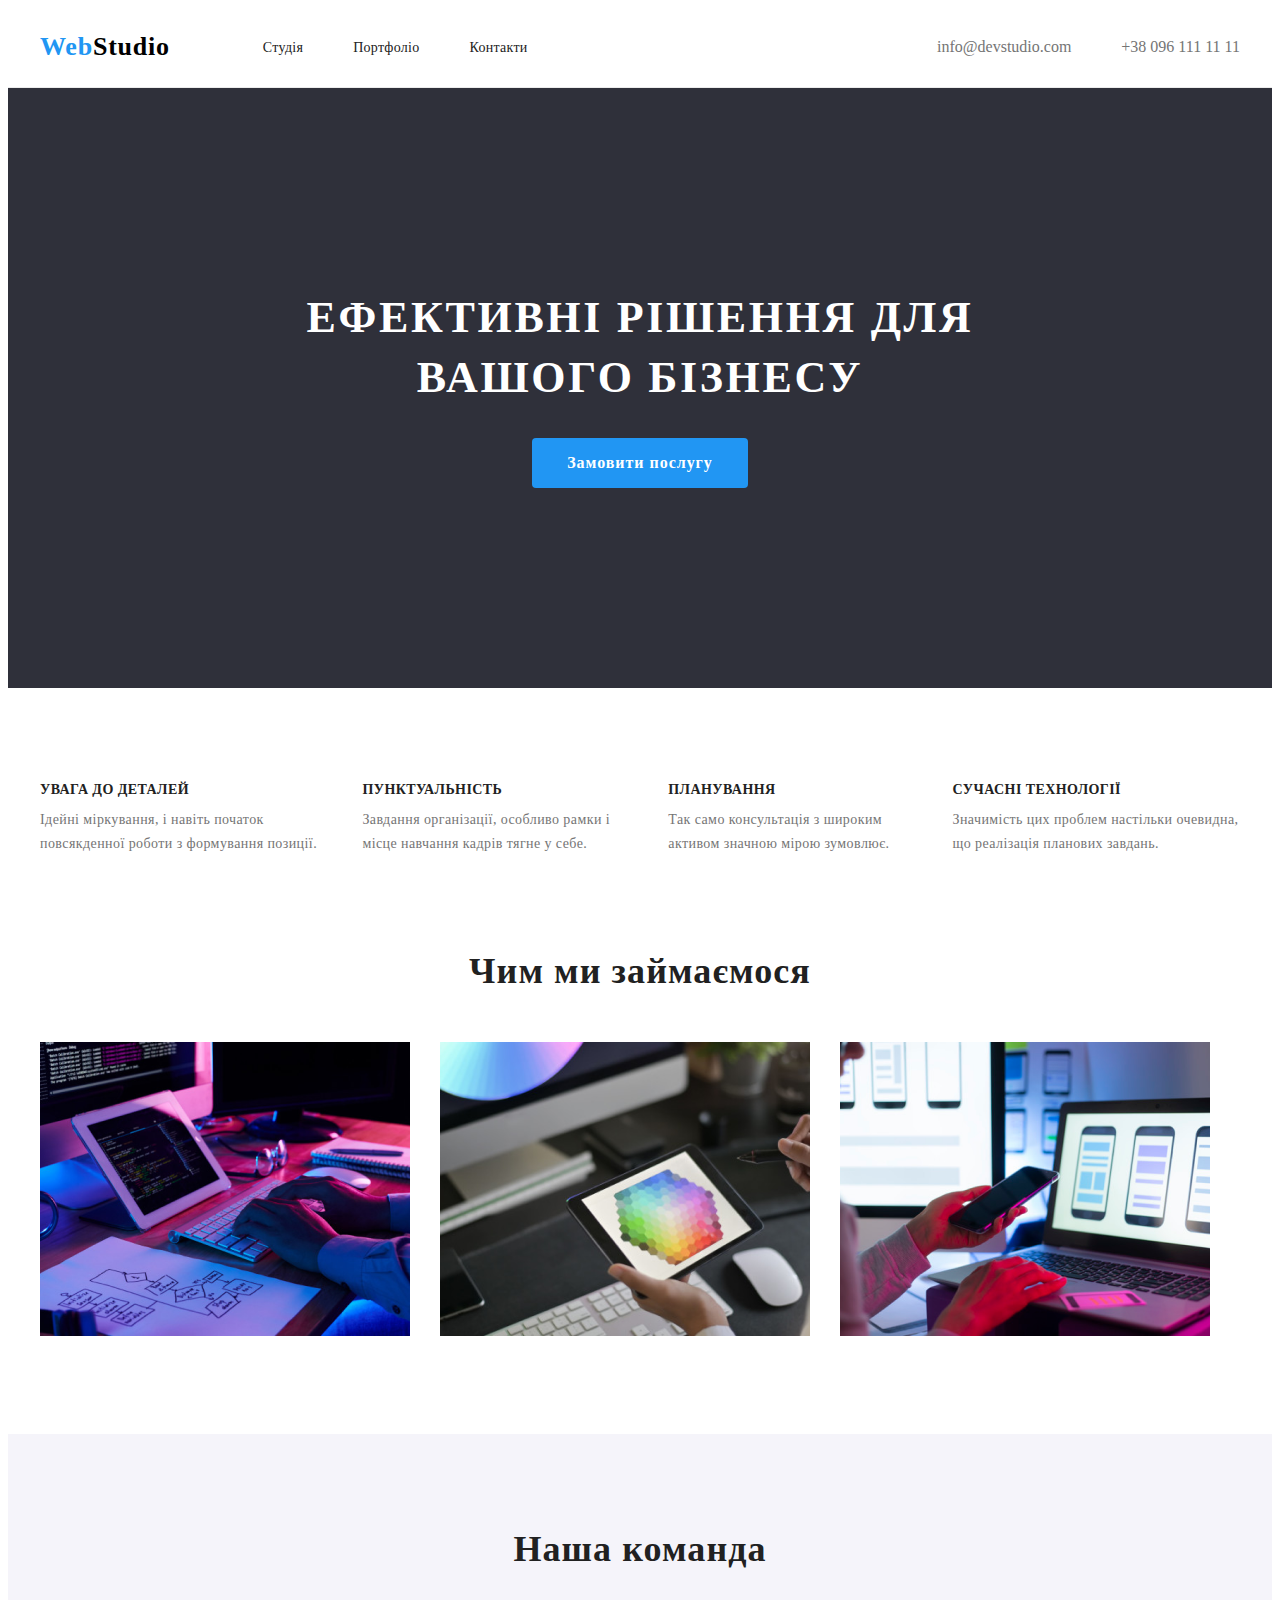
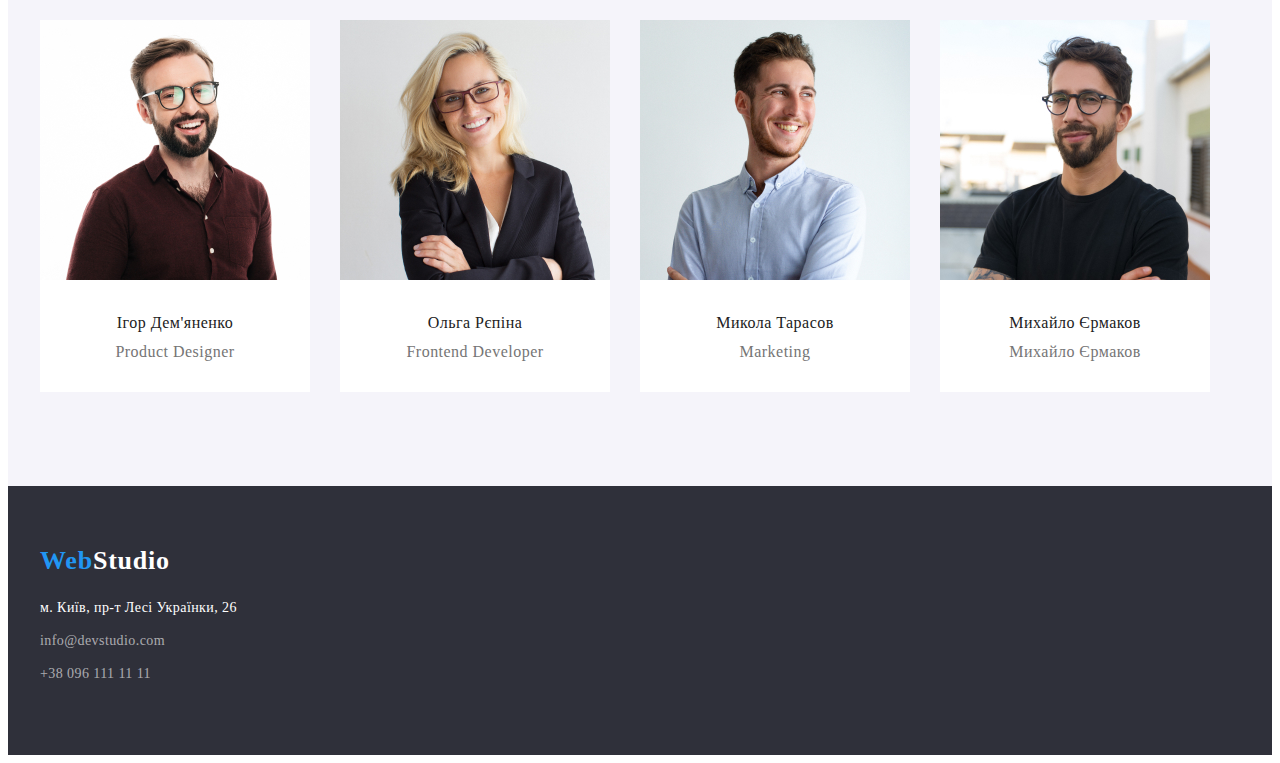
==== index.html @ d5c3e902 "push" ====
<!DOCTYPE html>
<html lang="en">
  <head>
    <meta charset="UTF-8" />
    <meta name="viewport" content="width=device-width, initial-scale=1.0" />
    <title>Document</title>
    <link
      rel="stylesheet"
      href="https://cdnjs.cloudflare.com/ajax/libs/modern-normalize/2.0.0/modern-normalize.min.css"
      integrity="sha512-4xo8blKMVCiXpTaLzQSLSw3KFOVPWhm/TRtuPVc4WG6kUgjH6J03IBuG7JZPkcWMxJ5huwaBpOpnwYElP/m6wg=="
      crossorigin="anonymous"
      referrerpolicy="no-referrer"
    />
    <link rel="preconnect" href="https://fonts.googleapis.com" />
    <link rel="preconnect" href="https://fonts.gstatic.com" crossorigin />
    <link
      href="https://fonts.googleapis.com/css2?family=Raleway:ital,wght@0,100..900;1,100..900&family=Roboto+Serif:ital,opsz,wght@0,8..144,100..900;1,8..144,100..900&display=swap"
    />
    <link rel="stylesheet" href="./reset.css" />
    <link rel="stylesheet" href="./style.css" />
  </head>
  <body>
    <header class="header">
      <div class="container header-container">
        <a href="" class="logo">Web<span class="logo-header">Studio</span></a>

        <nav class="nav">
          <ul class="nav-list">
            <li class="nav-list-item">
              <a href="" class="nav-list-link">Студія</a>
            </li>
            <li class="nav-list-item">
              <a href="./portfolio.html" class="nav-list-link">Портфоліо</a>
            </li>
            <li class="nav-list-item">
              <a href="" class="nav-list-link">Контакти</a>
            </li>
          </ul>
        </nav>
        <ul class="contact-list">
          <li class="contact-list-item">
            <a href="mailto:info@devstudio.com" class="contact-list-link"
              >info@devstudio.com</a
            >
          </li>
          <li class="contact-list-item">
            <a href="tel:+380961111111" class="contact-list-link"
              >+38 096 111 11 11</a
            >
          </li>
        </ul>
      </div>
    </header>
    <main>
      <section class="hero">
        <div class="container">
          <h1 class="hero-title">Ефективні рішення для вашого бізнесу</h1>
          <button class="hero-btn">Замовити послугу</button>
        </div>
      </section>
      <section class="features">
        <div class="container">
          <ul class="features-list">
            <li class="features-list-item">
              <h3 class="features-list-title">УВАГА ДО ДЕТАЛЕЙ</h3>
              <p class="features-list-text">
                Ідейні міркування, і навіть початок повсякденної роботи з
                формування позиції.
              </p>
            </li>
            <li class="features-list-item">
              <h3 class="features-list-title">ПУНКТУАЛЬНІСТЬ</h3>
              <p class="features-list-text">
                Завдання організації, особливо рамки і місце навчання кадрів
                тягне у себе.
              </p>
            </li>
            <li class="features-list-item">
              <h3 class="features-list-title">ПЛАНУВАННЯ</h3>
              <p class="features-list-text">
                Так само консультація з широким активом значною мірою зумовлює.
              </p>
            </li>
            <li class="features-list-item">
              <h3 class="features-list-title">СУЧАСНІ ТЕХНОЛОГІЇ</h3>
              <p class="features-list-text">
                Значимість цих проблем настільки очевидна, що реалізація
                планових завдань.
              </p>
            </li>
          </ul>
        </div>
      </section>
      <section class="work">
        <div class="container">
          <h2 class="work-title">Чим ми займаємося</h2>
          <ul class="work-list">
            <li class="work-list-item">
              <img src="./person/box 1.png" alt="" />
            </li>
            <li class="work-list-item">
              <img src="./person/box 3.png" alt="" />
            </li>
            <li class="work-list-item">
              <img src="./person/img.png" alt="" />
            </li>
          </ul>
        </div>
      </section>
      <section class="team">
        <div class="container">
          <h2 class="team-title">Наша команда</h2>
          <ul class="team-list">
            <li class="team-list-item">
              <img src="/person/person1.jpg" alt="" />
              <div class="portfolio-list-text-wrap">
                <h3 class="team-list-title">Ігор Дем'яненко</h3>
                <p class="team-list-text">Product Designer</p>
              </div>
            </li>
            <li class="team-list-item">
              <img src="/person/person2.jpg" alt="" />
              <div class="portfolio-list-text-wrap">
                <h3 class="team-list-title">Ольга Рєпіна</h3>
                <p class="team-list-text">Frontend Developer</p>
              </div>
            </li>
            <li class="team-list-item">
              <img src="/person/person3.jpg" alt="" />
              <div class="portfolio-list-text-wrap">
                <h3 class="team-list-title">Микола Тарасов</h3>
                <p class="team-list-text">Marketing</p>
              </div>
            </li>
            <li class="team-list-item">
              <img src="/person/person4.jpg" alt="" />
              <div class="portfolio-list-text-wrap">
                <h3 class="team-list-title">Михайло Єрмаков</h3>
                <p class="team-list-text">Михайло Єрмаков</p>
              </div>
            </li>
          </ul>
        </div>
      </section>
    </main>
    <footer class="footer">
      <div class="container">
        <a href="" class="logo">Web<span class="logo-footer">Studio</span></a>
        <address class="address">
          <ul class="address-list">
            <li class="address-list-item">
              <a href="" class="address-list-link location-link"
                >м. Київ, пр-т Лесі Українки, 26</a
              >
            </li>
            <li class="address-list-item">
              <a href="mailto:info@devstudio.com" class="address-list-link"
                >info@devstudio.com</a
              >
            </li>
            <li class="address-list-item">
              <a href="tel:+380961111111" class="address-list-link"
                >+38 096 111 11 11</a
              >
            </li>
          </ul>
        </address>
      </div>
    </footer>
  </body>
</html>
---- style.css ----
.nav-list-link {
  font-family: Roboto;
  font-size: 14px;
  font-weight: 500;
  line-height: 16.41px;
  letter-spacing: 0.02em;
  text-align: left;
  color: #212121;
}

.contact-list-link {
  color: #757575;
}
.hero-title {
  font-family: Roboto;
  font-size: 44px;
  font-weight: 900;
  line-height: 60px;
  letter-spacing: 0.06em;
  text-align: center;
  color: #ffffff;
  text-transform: uppercase;
  max-width: 696px;
  margin: 0 auto;
}
.hero-btn {
  width: 216px;
  height: 50px;
  border-radius: 4px;
  background-color: #2196f3;
  color: #ffffff;
  font-family: Roboto;
  font-size: 16px;
  font-weight: 700;
  line-height: 30px;
  letter-spacing: 0.06em;
  text-align: center;
  margin: 0 auto;
  display: block;
  margin-top: 30px;
}
.hero {
  padding-top: 200px;
  padding-bottom: 200px;
}

.features-list-title {
  font-family: Roboto;
  font-size: 14px;
  font-weight: 700;
  line-height: 16.41px;
  letter-spacing: 0.03em;
  text-align: left;
  color: #212121;
}
.features-list-text {
  font-family: Roboto;
  font-size: 14px;
  font-weight: 400;
  line-height: 24px;
  letter-spacing: 0.03em;
  text-align: left;
  color: #757575;
  margin-top: 10px;
}
.features {
  padding-top: 94px;
  padding-bottom: 94px;
}
.work-title {
  font-family: Roboto;
  font-size: 36px;
  font-weight: 700;
  line-height: 42.19px;
  letter-spacing: 0.03em;
  text-align: center;
  color: #212121;
  margin-bottom: 50px;
}
.work {
  padding-bottom: 94px;
}
.team-title {
  font-family: Roboto;
  font-size: 36px;
  font-weight: 700;
  line-height: 42.19px;
  letter-spacing: 0.03em;
  text-align: center;
  color: #212121;
  margin-bottom: 50px;
}
.team-list-title {
  font-family: Roboto;
  font-size: 16px;
  font-weight: 500;
  line-height: 18.75px;
  letter-spacing: 0.03em;
  text-align: center;
  color: #212121;
}
.team-list-text {
  font-family: Roboto;
  font-size: 16px;
  font-weight: 400;
  line-height: 18.75px;
  letter-spacing: 0.03em;
  text-align: center;
  color: #757575;
  margin-top: 10px;
}
.team {
  padding-top: 94px;
  padding-bottom: 94px;
  background-color: #f5f4fa;
}
.address-list-link {
  font-family: Roboto;
  font-size: 14px;
  font-weight: 400;
  line-height: 24px;
  letter-spacing: 0.03em;
  text-align: left;
  color: #ffffff99;
}
.address-list-item {
  margin-bottom: 9px;
}
.address {
  margin-top: 20px;
}
.location-link {
  color: #ffffff;
}
.footer {
  background-color: #2f303a;
  padding-top: 60px;
  padding-bottom: 60px;
}
.filter-list-btn {
  border-radius: 4px;
  background-color: #f5f4fa;
  font-family: Roboto;
  font-size: 16px;
  font-weight: 500;
  line-height: 26px;
  letter-spacing: 0.03em;
  text-align: center;
  color: #212121;
}
.portfolio-list-title {
  font-family: Roboto;
  font-size: 18px;
  font-weight: 700;
  line-height: 36px;
  letter-spacing: 0.06em;
  text-align: left;
  color: #212121;
}
.portfolio-list-text {
  font-family: Roboto;
  font-size: 16px;
  font-weight: 400;
  line-height: 30px;
  letter-spacing: 0.03em;
  text-align: left;
  color: #757575;
}
.portfolio {
  padding-top: 94px;
  padding-bottom: 94px;
}
.filter-list {
  margin-bottom: 50px;
}
.logo {
  font-family: Raleway;
  font-size: 26px;
  font-weight: 700;
  line-height: 30.52px;
  letter-spacing: 0.03em;
  text-align: left;
  color: #2196f3;
}
.logo-header {
  color: #000000;
}
.logo-footer {
  color: #ffffff;
}
.container {
  width: 1200px;
  padding-left: 15px;
  padding-right: 15px;
  margin: 0 auto;
}
.hero {
  background-color: #2f303a;
}
.header-container {
  display: flex;
  gap: 93px;
  align-items: center;
}
.nav-list,
.contact-list {
  display: flex;
  gap: 50px;
}
.header {
  padding-top: 24px;
  padding-bottom: 24px;
}
.contact-list {
  margin-left: auto;
}
.features-list {
  display: flex;
  gap: 30px;
}
.work-list {
  display: flex;
  gap: 30px;
}
.team-list {
  display: flex;
  gap: 30px;
}
.team-list-item {
  background-color: #ffffff;
}
.team-list-text {
  margin-top: 10px;
}
.portfolio-list-text-wrap {
  padding: 30px 0;
}
.filter-list {
  display: flex;
  gap: 8px;
  justify-content: center;
}
.portfolio {
}
.header {
  border-bottom: 1px solid#ECECEC;
}
.portfolio-list {
  display: flex;
  flex-wrap: wrap;
  gap: 30px;
}
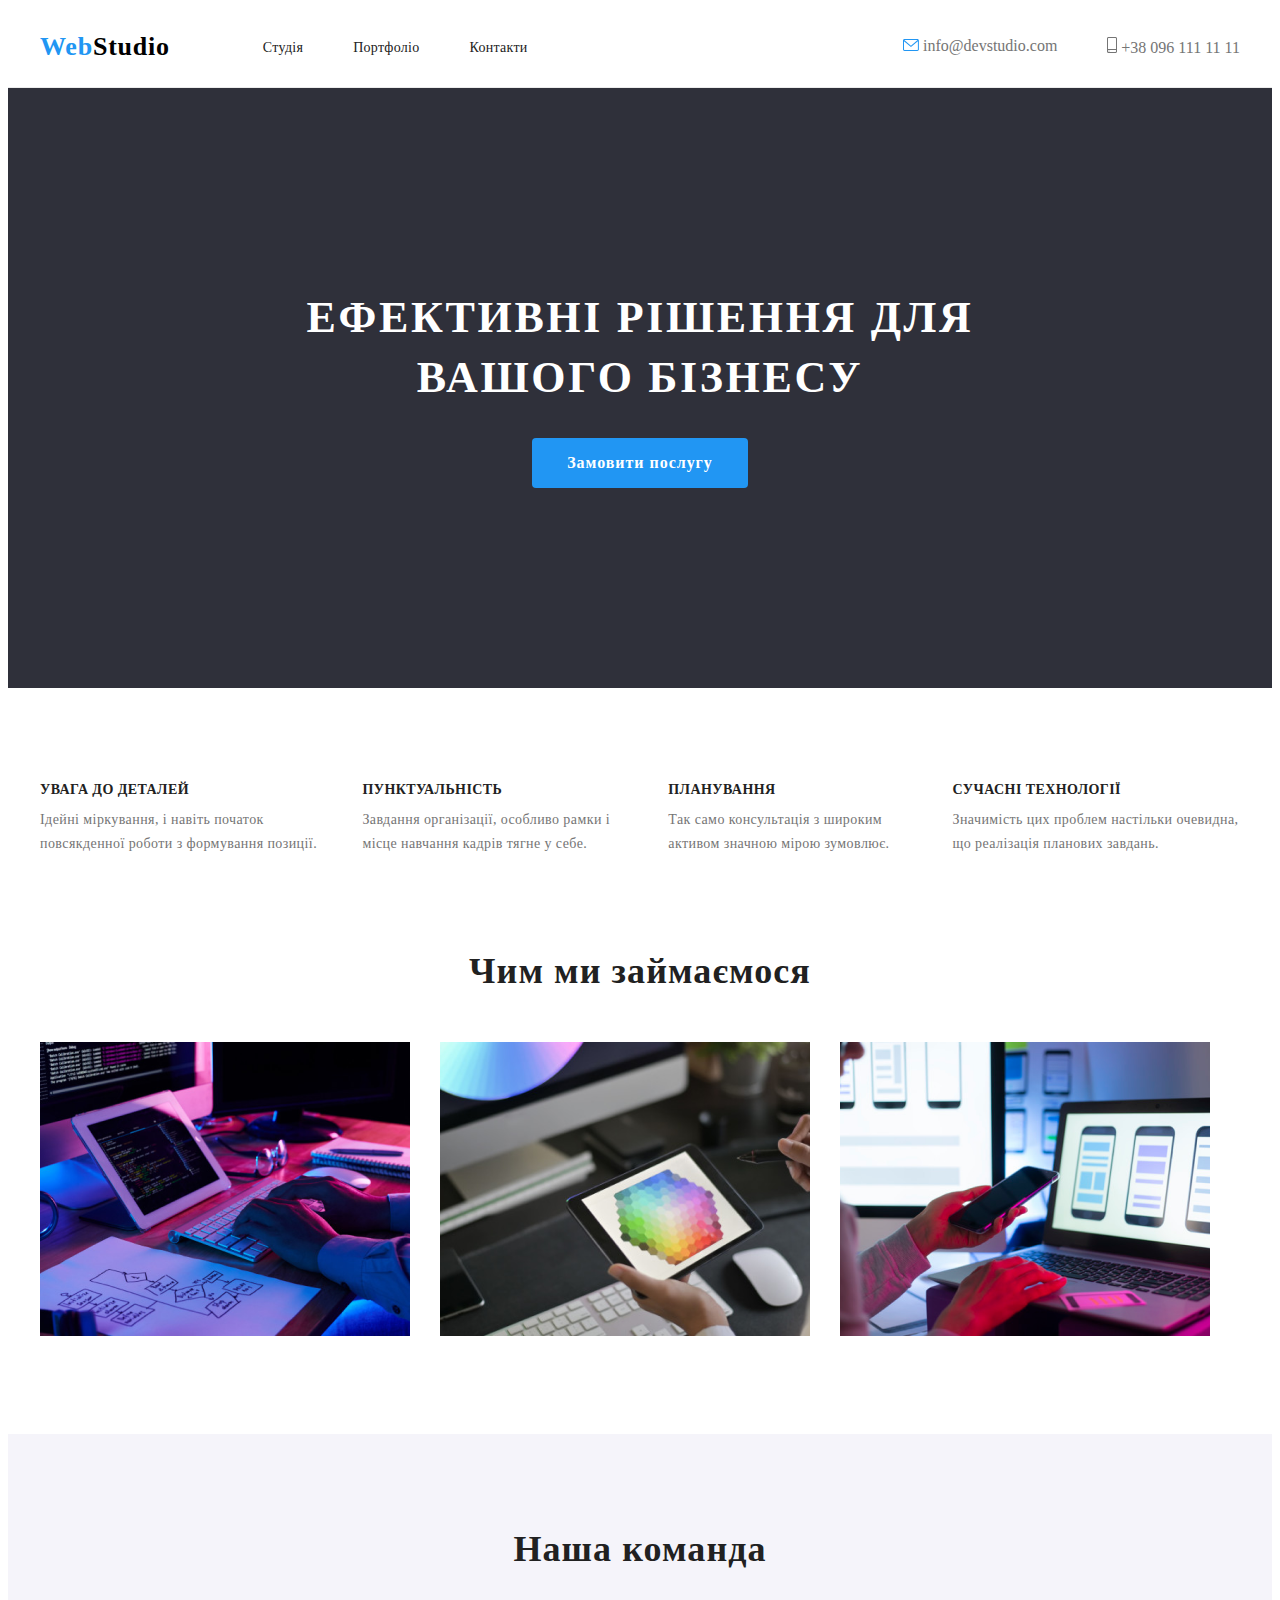
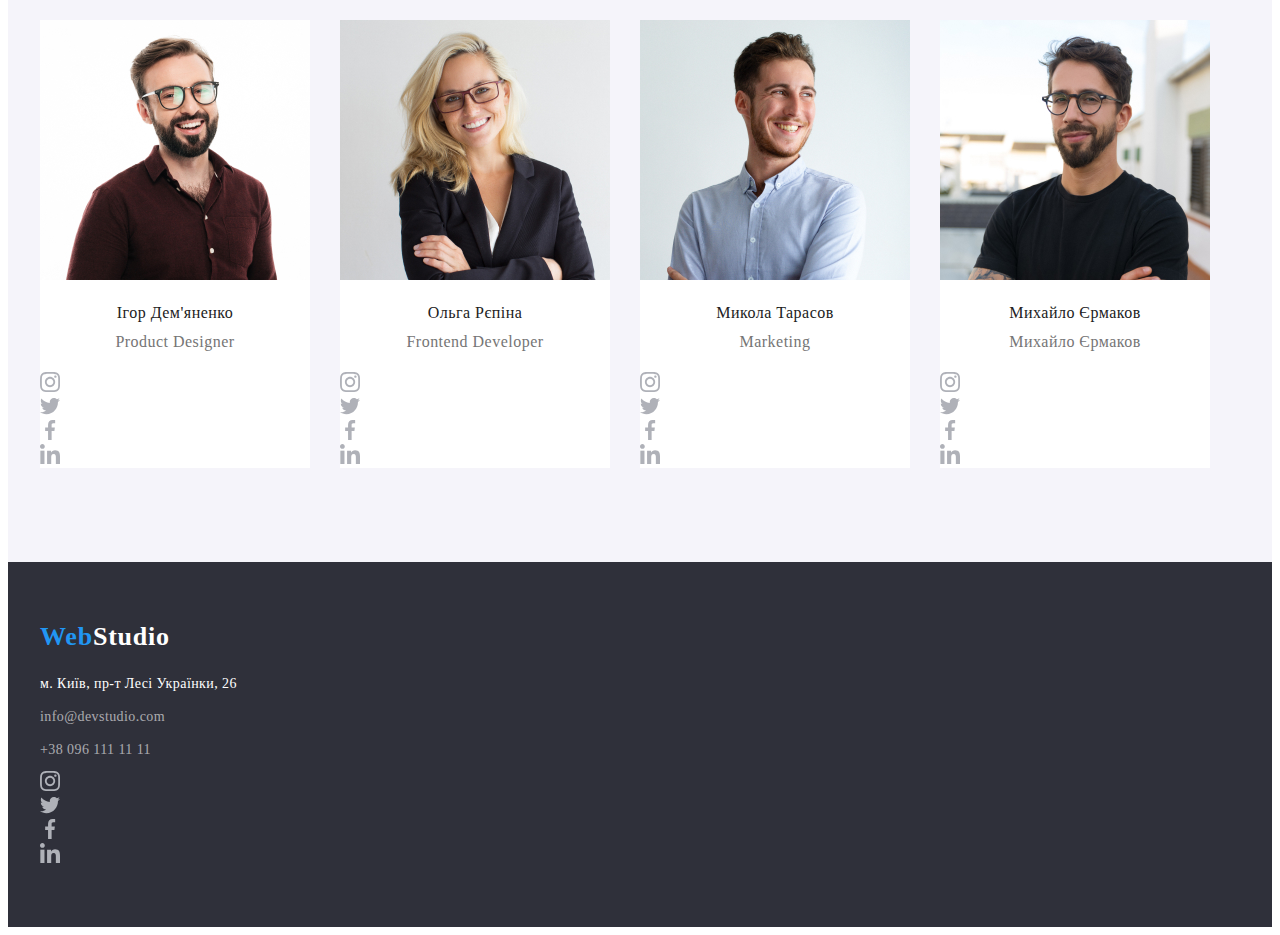
==== commit a4b48b29: "push" ====
--- a/index.html
+++ b/index.html
@@ -40,12 +40,18 @@
         <ul class="contact-list">
           <li class="contact-list-item">
             <a href="mailto:info@devstudio.com" class="contact-list-link"
-              >info@devstudio.com</a
+              ><svg width="16" height="12">
+                <use href="./symbol-defs.svg#icon-envelope"></use>
+              </svg>
+              info@devstudio.com</a
             >
           </li>
           <li class="contact-list-item">
             <a href="tel:+380961111111" class="contact-list-link"
-              >+38 096 111 11 11</a
+              ><svg width="10" height="16">
+                <use href="./symbol-defs.svg#icon-smartphone"></use>
+              </svg>
+              +38 096 111 11 11</a
             >
           </li>
         </ul>
@@ -117,6 +123,36 @@
                 <h3 class="team-list-title">Ігор Дем'яненко</h3>
                 <p class="team-list-text">Product Designer</p>
               </div>
+              <ul>
+                <li>
+                  <a href="">
+                    <svg width="20" height="20">
+                      <use href="./symbol-defs.svg#icon-instagram-2"></use>
+                    </svg>
+                  </a>
+                </li>
+                <li>
+                  <a href="">
+                    <svg width="20" height="20">
+                      <use href="./symbol-defs.svg#icon-twitter-1"></use>
+                    </svg>
+                  </a>
+                </li>
+                <li>
+                  <a href="">
+                    <svg width="20" height="20">
+                      <use href="./symbol-defs.svg#icon-facebook-1"></use>
+                    </svg>
+                  </a>
+                </li>
+                <li>
+                  <a href="">
+                    <svg width="20" height="20">
+                      <use href="./symbol-defs.svg#icon-linkedin-1"></use>
+                    </svg>
+                  </a>
+                </li>
+              </ul>
             </li>
             <li class="team-list-item">
               <img src="/person/person2.jpg" alt="" />
@@ -124,6 +160,36 @@
                 <h3 class="team-list-title">Ольга Рєпіна</h3>
                 <p class="team-list-text">Frontend Developer</p>
               </div>
+              <ul>
+                <li>
+                  <a href="">
+                    <svg width="20" height="20">
+                      <use href="./symbol-defs.svg#icon-instagram-2"></use>
+                    </svg>
+                  </a>
+                </li>
+                <li>
+                  <a href="">
+                    <svg width="20" height="20">
+                      <use href="./symbol-defs.svg#icon-twitter-1"></use>
+                    </svg>
+                  </a>
+                </li>
+                <li>
+                  <a href="">
+                    <svg width="20" height="20">
+                      <use href="./symbol-defs.svg#icon-facebook-1"></use>
+                    </svg>
+                  </a>
+                </li>
+                <li>
+                  <a href="">
+                    <svg width="20" height="20">
+                      <use href="./symbol-defs.svg#icon-linkedin-1"></use>
+                    </svg>
+                  </a>
+                </li>
+              </ul>
             </li>
             <li class="team-list-item">
               <img src="/person/person3.jpg" alt="" />
@@ -131,6 +197,36 @@
                 <h3 class="team-list-title">Микола Тарасов</h3>
                 <p class="team-list-text">Marketing</p>
               </div>
+              <ul>
+                <li>
+                  <a href="">
+                    <svg width="20" height="20">
+                      <use href="./symbol-defs.svg#icon-instagram-2"></use>
+                    </svg>
+                  </a>
+                </li>
+                <li>
+                  <a href="">
+                    <svg width="20" height="20">
+                      <use href="./symbol-defs.svg#icon-twitter-1"></use>
+                    </svg>
+                  </a>
+                </li>
+                <li>
+                  <a href="">
+                    <svg width="20" height="20">
+                      <use href="./symbol-defs.svg#icon-facebook-1"></use>
+                    </svg>
+                  </a>
+                </li>
+                <li>
+                  <a href="">
+                    <svg width="20" height="20">
+                      <use href="./symbol-defs.svg#icon-linkedin-1"></use>
+                    </svg>
+                  </a>
+                </li>
+              </ul>
             </li>
             <li class="team-list-item">
               <img src="/person/person4.jpg" alt="" />
@@ -138,6 +234,36 @@
                 <h3 class="team-list-title">Михайло Єрмаков</h3>
                 <p class="team-list-text">Михайло Єрмаков</p>
               </div>
+              <ul>
+                <li>
+                  <a href="">
+                    <svg width="20" height="20">
+                      <use href="./symbol-defs.svg#icon-instagram-2"></use>
+                    </svg>
+                  </a>
+                </li>
+                <li>
+                  <a href="">
+                    <svg width="20" height="20">
+                      <use href="./symbol-defs.svg#icon-twitter-1"></use>
+                    </svg>
+                  </a>
+                </li>
+                <li>
+                  <a href="">
+                    <svg width="20" height="20">
+                      <use href="./symbol-defs.svg#icon-facebook-1"></use>
+                    </svg>
+                  </a>
+                </li>
+                <li>
+                  <a href="">
+                    <svg width="20" height="20">
+                      <use href="./symbol-defs.svg#icon-linkedin-1"></use>
+                    </svg>
+                  </a>
+                </li>
+              </ul>
             </li>
           </ul>
         </div>
@@ -165,6 +291,36 @@
             </li>
           </ul>
         </address>
+        <ul>
+          <li>
+            <a href="">
+              <svg width="20" height="20">
+                <use href="./symbol-defs.svg#icon-instagram-2"></use>
+              </svg>
+            </a>
+          </li>
+          <li>
+            <a href="">
+              <svg width="20" height="20">
+                <use href="./symbol-defs.svg#icon-twitter-1"></use>
+              </svg>
+            </a>
+          </li>
+          <li>
+            <a href="">
+              <svg width="20" height="20">
+                <use href="./symbol-defs.svg#icon-facebook-1"></use>
+              </svg>
+            </a>
+          </li>
+          <li>
+            <a href="">
+              <svg width="20" height="20">
+                <use href="./symbol-defs.svg#icon-linkedin-1"></use>
+              </svg>
+            </a>
+          </li>
+        </ul>
       </div>
     </footer>
   </body>
--- a/style.css
+++ b/style.css
@@ -250,3 +250,20 @@
   flex-wrap: wrap;
   gap: 30px;
 }
+.portfolio-list-item {
+  outline: 1px solid #eeeeee;
+}
+.portfolio-list-text-wrap {
+  padding: 20px 24px;
+}
+.filter-list-btn {
+  padding: 6px 22px;
+}
+.filter-list-btn:hover {
+  background-color: #2196f3;
+  color: #ffffff;
+}
+.nav-list-link:hover,
+.contact-list-link:hover {
+  color: #2196f3;
+}
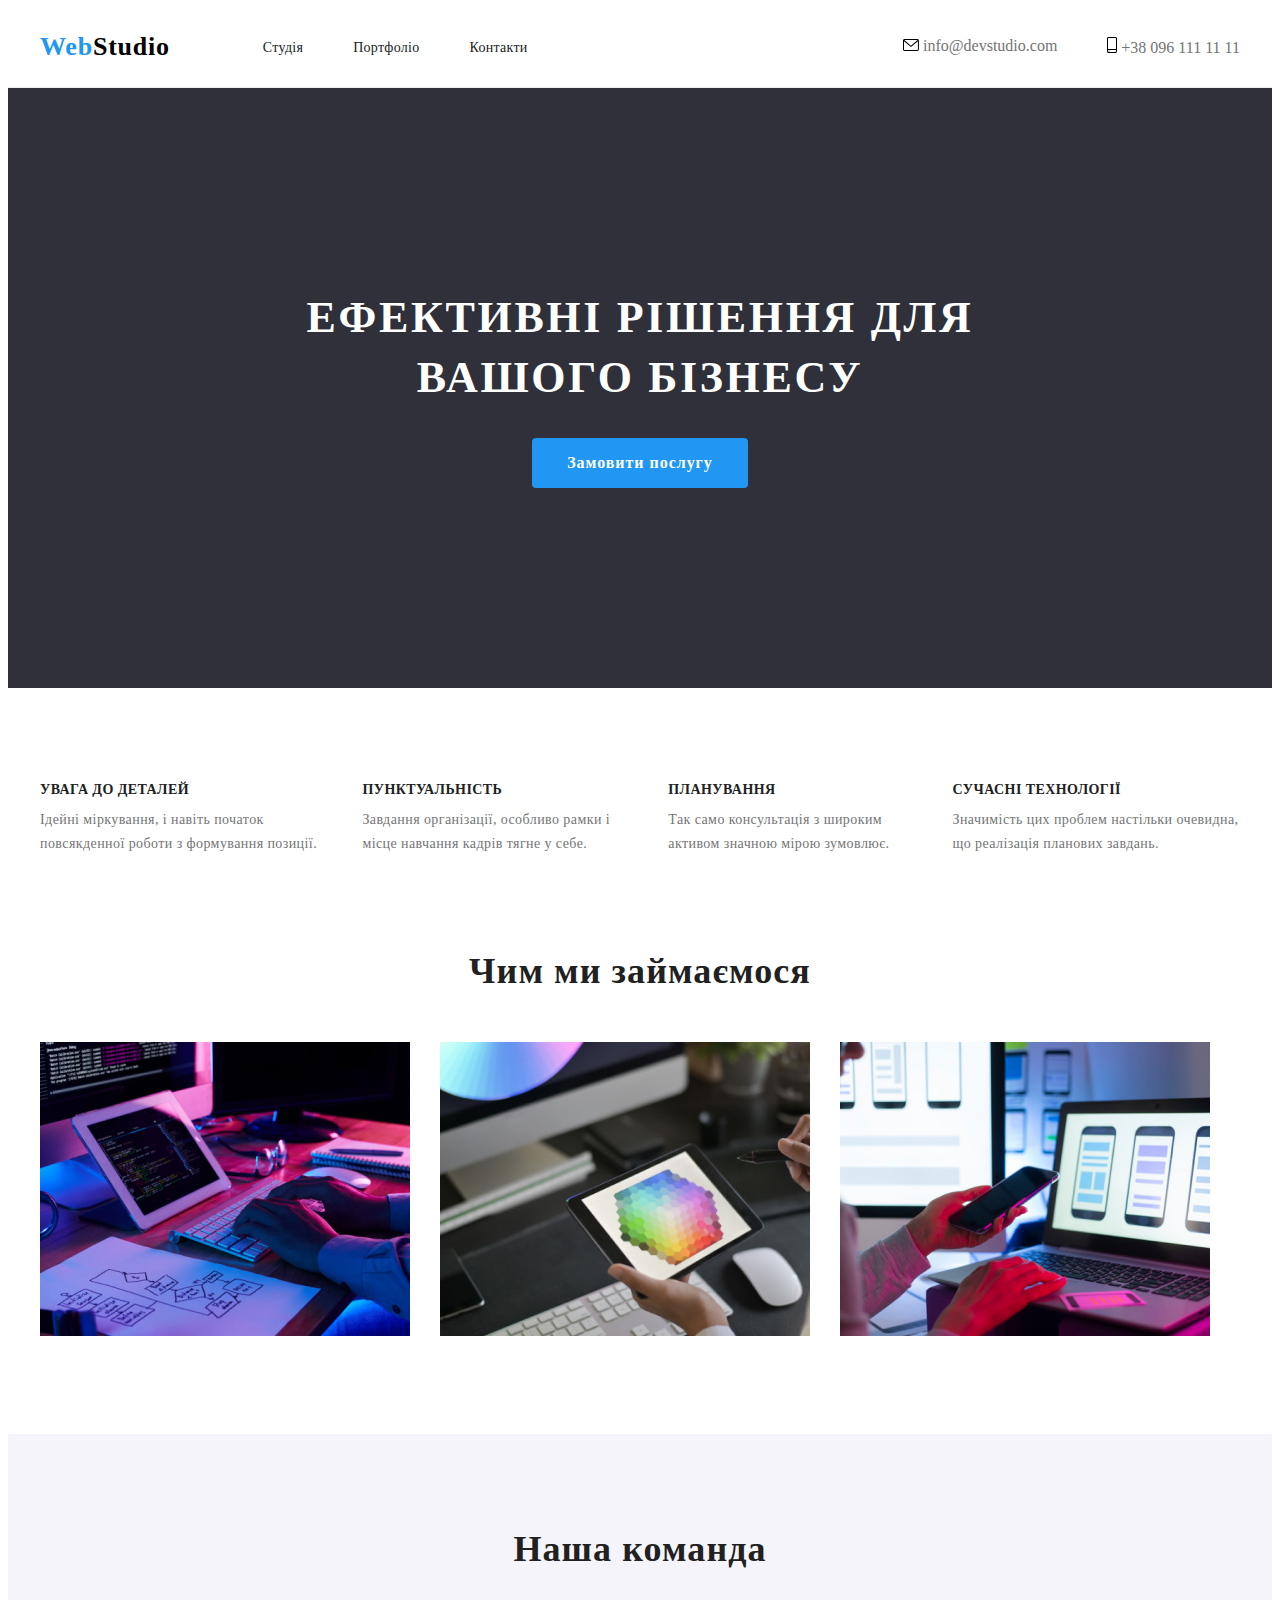
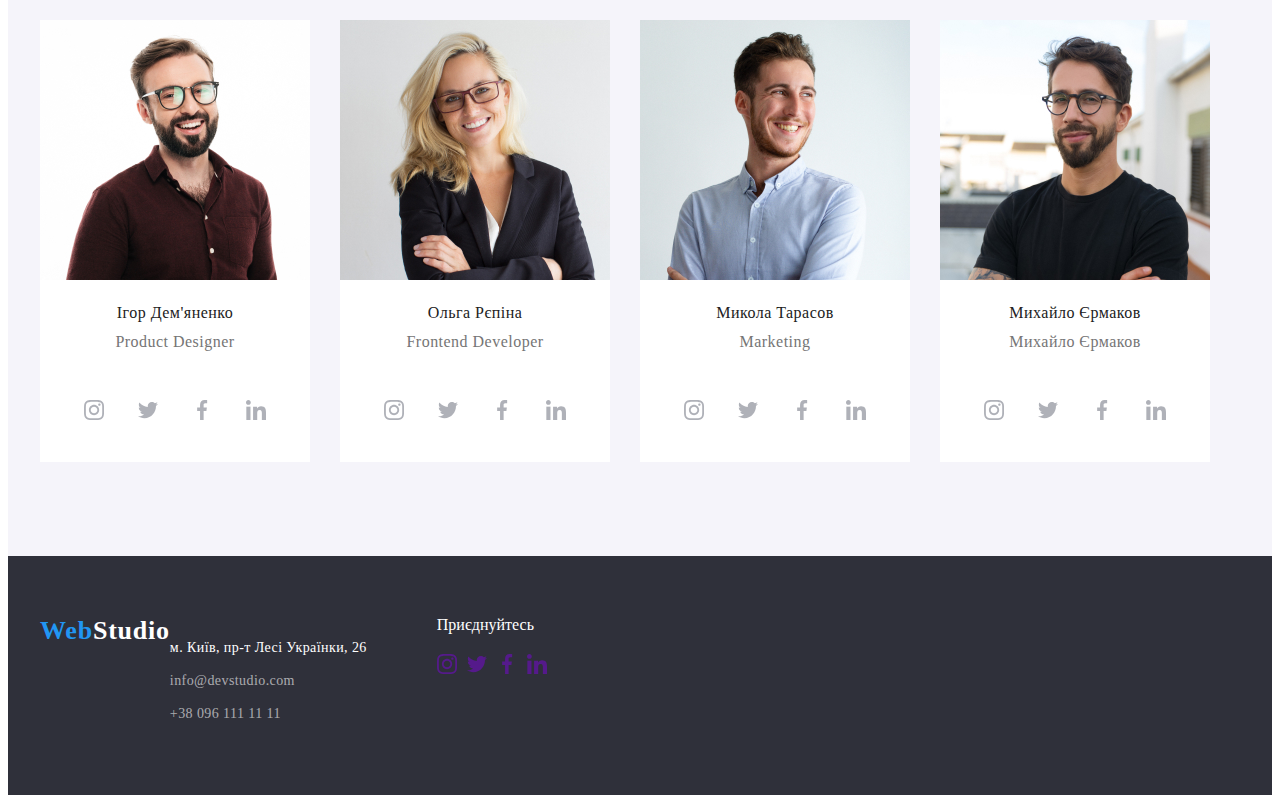
==== commit d3b4ae6e: "push" ====
--- a/index.html
+++ b/index.html
@@ -123,31 +123,31 @@
                 <h3 class="team-list-title">Ігор Дем'яненко</h3>
                 <p class="team-list-text">Product Designer</p>
               </div>
-              <ul>
-                <li>
-                  <a href="">
-                    <svg width="20" height="20">
+              <ul class="social-list">
+                <li>
+                  <a href="" class="social-list-link">
+                    <svg width="20" height="20" class="social-list-svg">
                       <use href="./symbol-defs.svg#icon-instagram-2"></use>
                     </svg>
                   </a>
                 </li>
                 <li>
-                  <a href="">
-                    <svg width="20" height="20">
+                  <a href="" class="social-list-link">
+                    <svg width="20" height="20" class="social-list-svg">
                       <use href="./symbol-defs.svg#icon-twitter-1"></use>
                     </svg>
                   </a>
                 </li>
                 <li>
-                  <a href="">
-                    <svg width="20" height="20">
+                  <a href="" class="social-list-link">
+                    <svg width="20" height="20" class="social-list-svg">
                       <use href="./symbol-defs.svg#icon-facebook-1"></use>
                     </svg>
                   </a>
                 </li>
                 <li>
-                  <a href="">
-                    <svg width="20" height="20">
+                  <a href="" class="social-list-link">
+                    <svg width="20" height="20" class="social-list-svg">
                       <use href="./symbol-defs.svg#icon-linkedin-1"></use>
                     </svg>
                   </a>
@@ -160,31 +160,31 @@
                 <h3 class="team-list-title">Ольга Рєпіна</h3>
                 <p class="team-list-text">Frontend Developer</p>
               </div>
-              <ul>
-                <li>
-                  <a href="">
-                    <svg width="20" height="20">
+              <ul class="social-list">
+                <li>
+                  <a href="" class="social-list-link">
+                    <svg width="20" height="20" class="social-list-svg">
                       <use href="./symbol-defs.svg#icon-instagram-2"></use>
                     </svg>
                   </a>
                 </li>
                 <li>
-                  <a href="">
-                    <svg width="20" height="20">
+                  <a href="" class="social-list-link">
+                    <svg width="20" height="20" class="social-list-svg">
                       <use href="./symbol-defs.svg#icon-twitter-1"></use>
                     </svg>
                   </a>
                 </li>
                 <li>
-                  <a href="">
-                    <svg width="20" height="20">
+                  <a href="" class="social-list-link">
+                    <svg width="20" height="20" class="social-list-svg">
                       <use href="./symbol-defs.svg#icon-facebook-1"></use>
                     </svg>
                   </a>
                 </li>
                 <li>
-                  <a href="">
-                    <svg width="20" height="20">
+                  <a href="" class="social-list-link">
+                    <svg width="20" height="20" class="social-list-svg">
                       <use href="./symbol-defs.svg#icon-linkedin-1"></use>
                     </svg>
                   </a>
@@ -197,31 +197,31 @@
                 <h3 class="team-list-title">Микола Тарасов</h3>
                 <p class="team-list-text">Marketing</p>
               </div>
-              <ul>
-                <li>
-                  <a href="">
-                    <svg width="20" height="20">
+              <ul class="social-list">
+                <li>
+                  <a href="" class="social-list-link">
+                    <svg width="20" height="20" class="social-list-svg">
                       <use href="./symbol-defs.svg#icon-instagram-2"></use>
                     </svg>
                   </a>
                 </li>
                 <li>
-                  <a href="">
-                    <svg width="20" height="20">
+                  <a href="" class="social-list-link">
+                    <svg width="20" height="20" class="social-list-svg">
                       <use href="./symbol-defs.svg#icon-twitter-1"></use>
                     </svg>
                   </a>
                 </li>
                 <li>
-                  <a href="">
-                    <svg width="20" height="20">
+                  <a href="" class="social-list-link">
+                    <svg width="20" height="20" class="social-list-svg">
                       <use href="./symbol-defs.svg#icon-facebook-1"></use>
                     </svg>
                   </a>
                 </li>
                 <li>
-                  <a href="">
-                    <svg width="20" height="20">
+                  <a href="" class="social-list-link">
+                    <svg width="20" height="20" class="social-list-svg">
                       <use href="./symbol-defs.svg#icon-linkedin-1"></use>
                     </svg>
                   </a>
@@ -234,31 +234,31 @@
                 <h3 class="team-list-title">Михайло Єрмаков</h3>
                 <p class="team-list-text">Михайло Єрмаков</p>
               </div>
-              <ul>
-                <li>
-                  <a href="">
-                    <svg width="20" height="20">
+              <ul class="social-list">
+                <li>
+                  <a href="" class="social-list-link">
+                    <svg width="20" height="20" class="social-list-svg">
                       <use href="./symbol-defs.svg#icon-instagram-2"></use>
                     </svg>
                   </a>
                 </li>
                 <li>
-                  <a href="">
-                    <svg width="20" height="20">
+                  <a href="" class="social-list-link">
+                    <svg width="20" height="20" class="social-list-svg">
                       <use href="./symbol-defs.svg#icon-twitter-1"></use>
                     </svg>
                   </a>
                 </li>
                 <li>
-                  <a href="">
-                    <svg width="20" height="20">
+                  <a href="" class="social-list-link">
+                    <svg width="20" height="20" class="social-list-svg">
                       <use href="./symbol-defs.svg#icon-facebook-1"></use>
                     </svg>
                   </a>
                 </li>
                 <li>
-                  <a href="">
-                    <svg width="20" height="20">
+                  <a href="" class="social-list-link">
+                    <svg width="20" height="20" class="social-list-svg">
                       <use href="./symbol-defs.svg#icon-linkedin-1"></use>
                     </svg>
                   </a>
@@ -270,7 +270,7 @@
       </section>
     </main>
     <footer class="footer">
-      <div class="container">
+      <div class="container footer-container">
         <a href="" class="logo">Web<span class="logo-footer">Studio</span></a>
         <address class="address">
           <ul class="address-list">
@@ -291,36 +291,39 @@
             </li>
           </ul>
         </address>
-        <ul>
-          <li>
-            <a href="">
-              <svg width="20" height="20">
-                <use href="./symbol-defs.svg#icon-instagram-2"></use>
-              </svg>
-            </a>
-          </li>
-          <li>
-            <a href="">
-              <svg width="20" height="20">
-                <use href="./symbol-defs.svg#icon-twitter-1"></use>
-              </svg>
-            </a>
-          </li>
-          <li>
-            <a href="">
-              <svg width="20" height="20">
-                <use href="./symbol-defs.svg#icon-facebook-1"></use>
-              </svg>
-            </a>
-          </li>
-          <li>
-            <a href="">
-              <svg width="20" height="20">
-                <use href="./symbol-defs.svg#icon-linkedin-1"></use>
-              </svg>
-            </a>
-          </li>
-        </ul>
+        <div>
+          <p class="social-list-text">Приєднуйтесь</p>
+          <ul class="social-list-footer">
+            <li>
+              <a href="">
+                <svg width="20" height="20" class="social-list-svg-footer">
+                  <use href="./symbol-defs.svg#icon-instagram-2"></use>
+                </svg>
+              </a>
+            </li>
+            <li>
+              <a href="">
+                <svg width="20" height="20" class="social-list-svg-footer">
+                  <use href="./symbol-defs.svg#icon-twitter-1"></use>
+                </svg>
+              </a>
+            </li>
+            <li>
+              <a href="">
+                <svg width="20" height="20" class="social-list-svg-footer">
+                  <use href="./symbol-defs.svg#icon-facebook-1"></use>
+                </svg>
+              </a>
+            </li>
+            <li>
+              <a href="">
+                <svg width="20" height="20" class="social-list-svg-footer">
+                  <use href="./symbol-defs.svg#icon-linkedin-1"></use>
+                </svg>
+              </a>
+            </li>
+          </ul>
+        </div>
       </div>
     </footer>
   </body>
--- a/style.css
+++ b/style.css
@@ -267,3 +267,51 @@
 .contact-list-link:hover {
   color: #2196f3;
 }
+.social-list {
+  display: flex;
+  gap: 10px;
+  justify-content: center;
+  margin-top: 16px;
+  padding-bottom: 30px;
+}
+.social-list-link {
+  width: 44px;
+  height: 44px;
+  display: flex;
+  align-items: center;
+  justify-content: center;
+  border-radius: 50%;
+  color: rgba(175, 177, 184);
+  transition: 250ms cubic-bezier(0.4, 0, 0.2, 1);
+}
+.social-list-svg {
+  fill: currentColor;
+}
+.social-list-link:hover {
+  background-color: #2196f3;
+  color: #ffffff;
+}
+.social-list-footer {
+  display: flex;
+  align-content: center;
+  justify-content: center;
+  border-radius: 50%;
+  gap: 10px;
+  transition: 250ms cubic-bezier(0.4, 0, 0.2, 1);
+  padding-left: 70px;
+  padding-top: 20px;
+}
+.footer-container {
+  display: flex;
+}
+.social-list-text {
+  padding-left: 70px;
+  color: #ffffff;
+}
+.social-list-svg-footer {
+  fill: currentColor;
+}
+.social-list-footer:hover {
+  background-color: #2196f3;
+  color: #ffffff;
+}
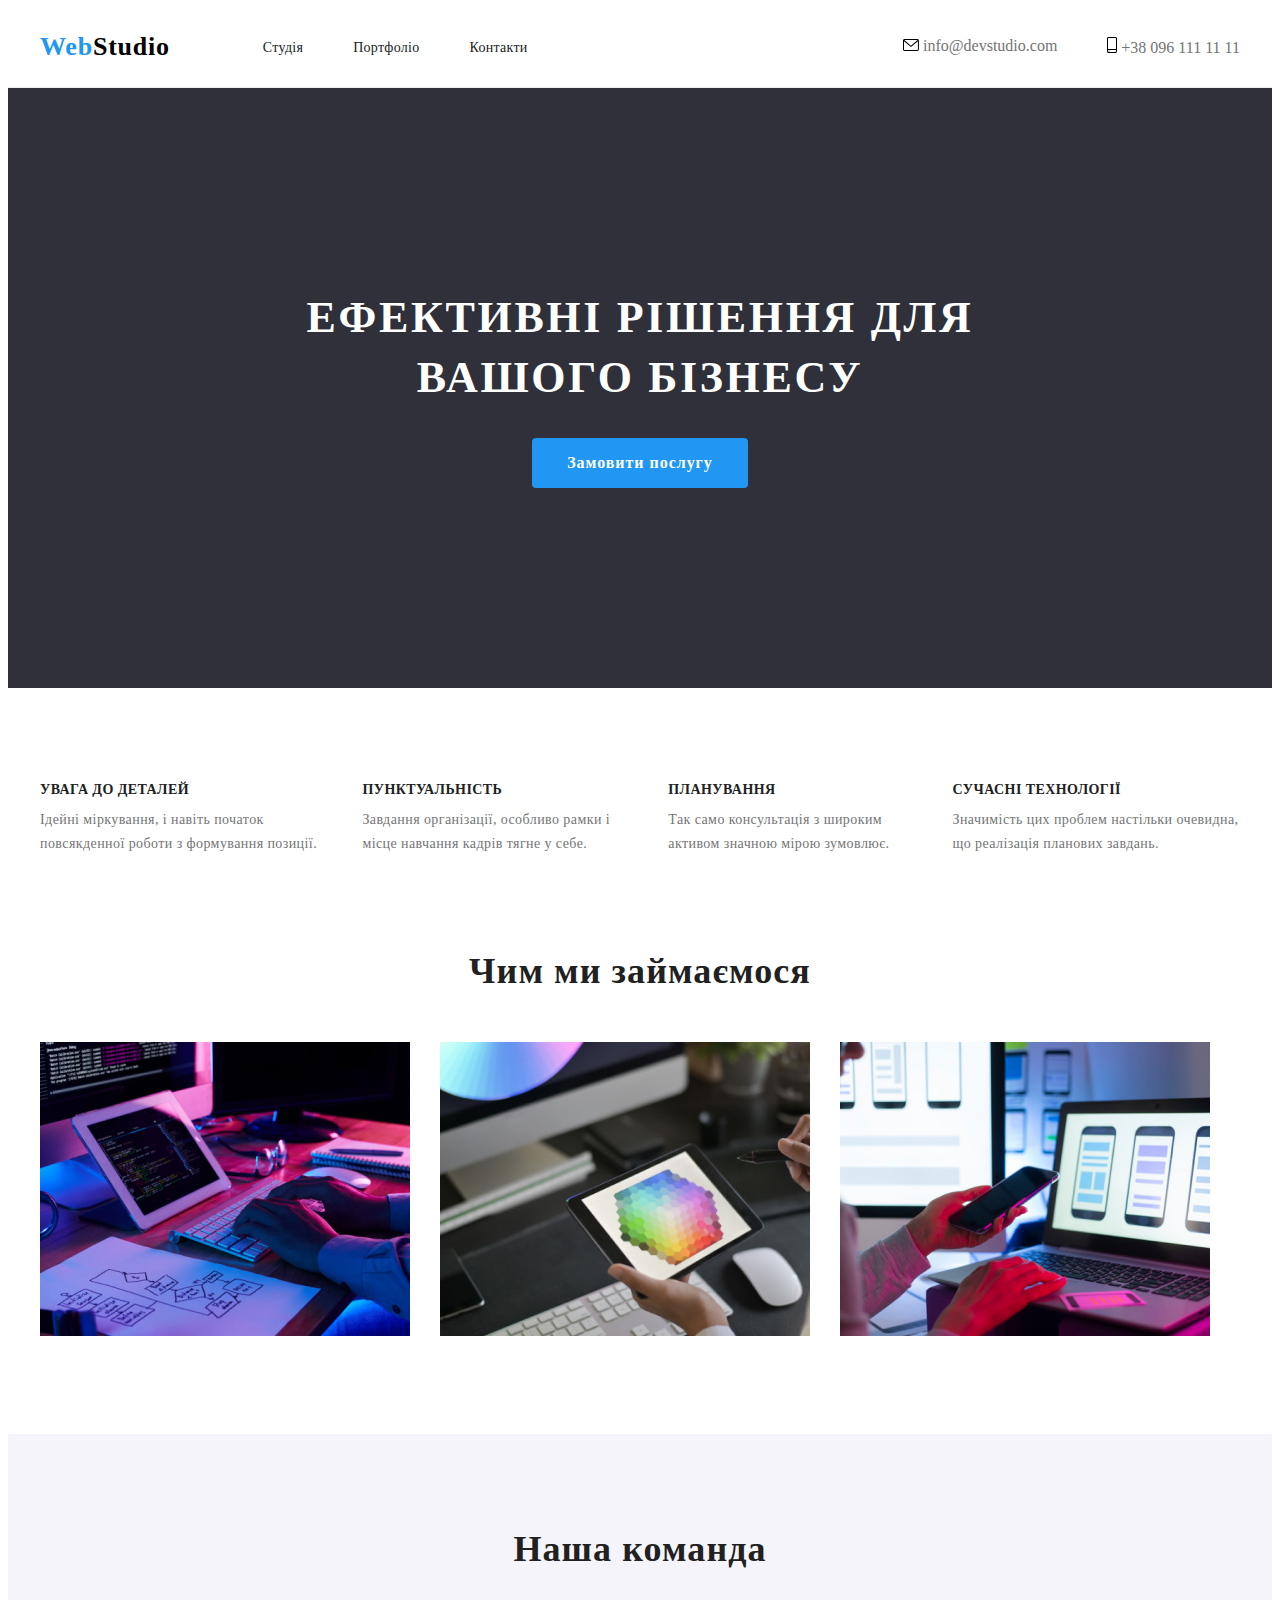
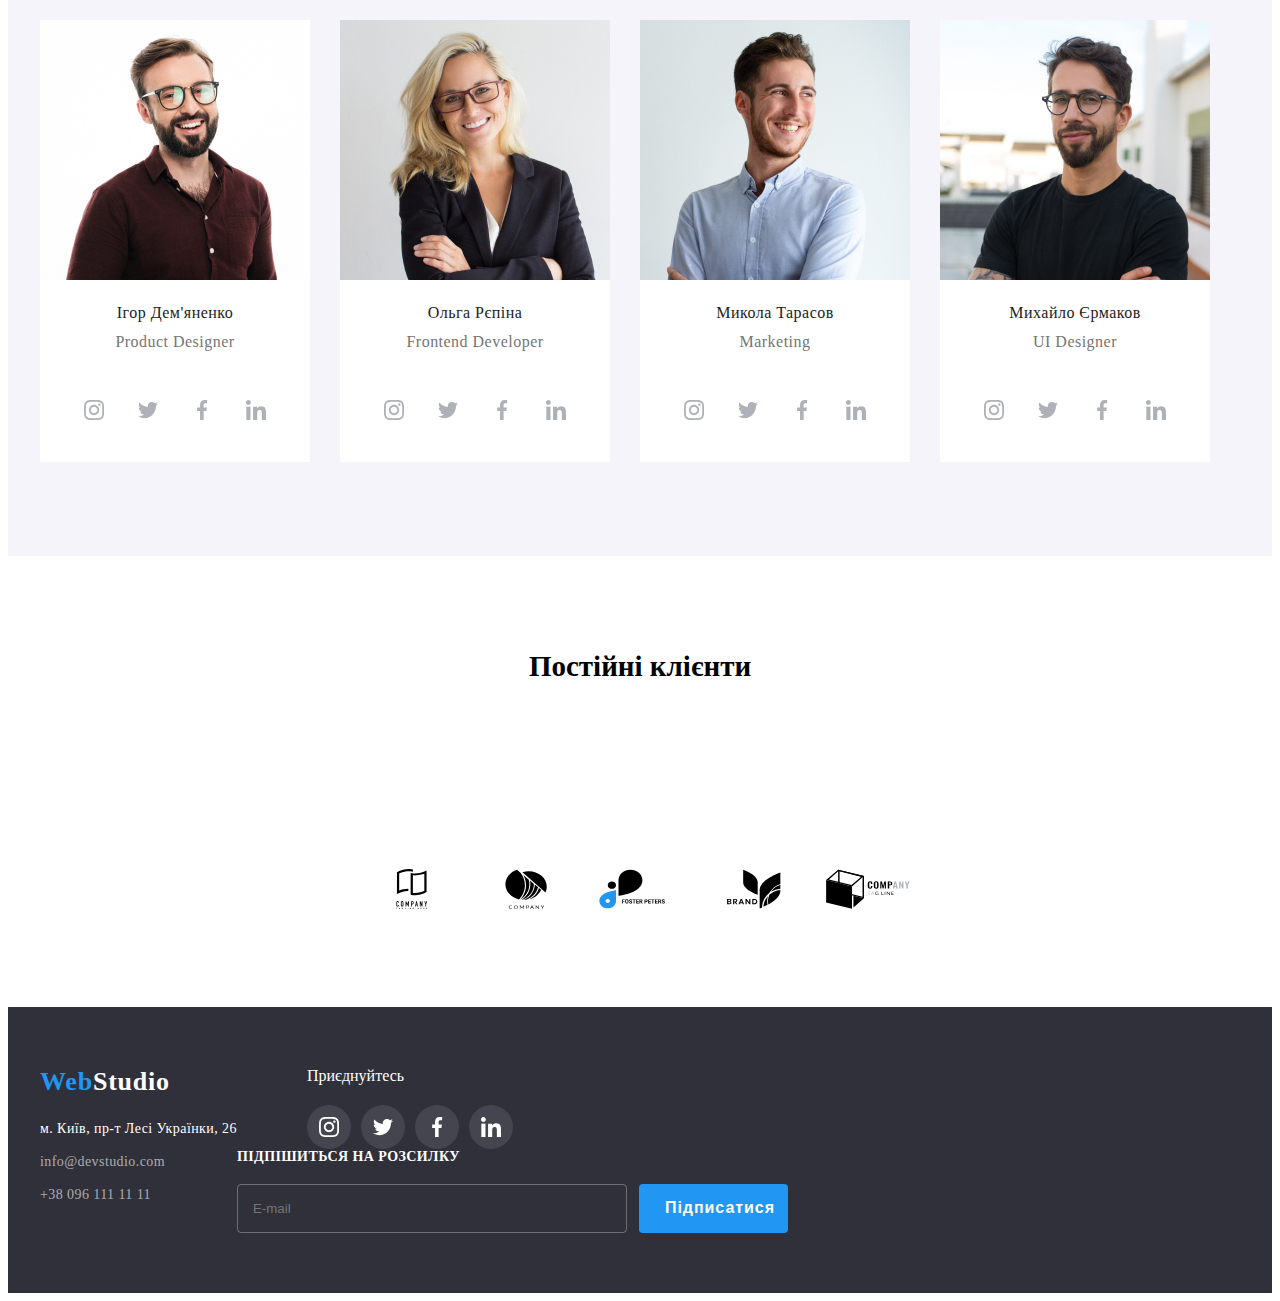
==== commit 48ad45d4: "push" ====
--- a/index.html
+++ b/index.html
@@ -232,7 +232,7 @@
               <img src="/person/person4.jpg" alt="" />
               <div class="portfolio-list-text-wrap">
                 <h3 class="team-list-title">Михайло Єрмаков</h3>
-                <p class="team-list-text">Михайло Єрмаков</p>
+                <p class="team-list-text">UI Designer</p>
               </div>
               <ul class="social-list">
                 <li>
@@ -267,10 +267,50 @@
             </li>
           </ul>
         </div>
+      </section>
+      <section class="client">
+        <div class="clients">
+        <h1 class="client-list-title">Постійні клієнти</h1>
+        <div class="client-list">
+         <ul class="client-list-item">
+          <li>
+            <a href="" class="client-list-item-wrap"></a>
+            <svg width="84" height="40" class="client-list-svg">
+              <use href="./symbol-defs.svg#icon-group-1"></use>
+            </svg>
+          </li>
+          <li>
+            <a href="" class="client-list-item-wrap"></a>
+            <svg width="84" height="40" class="client-list-svg">
+              <use href="./symbol-defs.svg#icon-group-2"></use>
+            </svg>
+          </li>
+          <li>
+            <a href="" class="client-list-item-wrap"></a>
+            <svg width="84" height="40" class="client-list-svg">
+              <use  href="./symbol-defs.svg#icon-group-3"></use>
+            </svg>
+          </li>
+          <li>
+            <a href="" class="client-list-item-wrap"></a>
+            <svg width="84" height="40" class="client-list-svg">
+              <use  href="./symbol-defs.svg#icon-group-4"></use>
+            </svg>
+          </li>
+          <li>
+            <a href="" class="client-list-item-wrap"></a>
+            <svg width="84" height="40" class="client-list-svg">
+              <use  href="./symbol-defs.svg#icon-group-5"></use>
+            </svg>
+          </li>
+         </ul>
+        </div>
+      </div>
       </section>
     </main>
     <footer class="footer">
       <div class="container footer-container">
+        <div class="address-list-footer">
         <a href="" class="logo">Web<span class="logo-footer">Studio</span></a>
         <address class="address">
           <ul class="address-list">
@@ -290,41 +330,51 @@
               >
             </li>
           </ul>
+        </div>
         </address>
         <div>
           <p class="social-list-text">Приєднуйтесь</p>
           <ul class="social-list-footer">
             <li>
-              <a href="">
+              <a href="" class="social-list-footer-link">
                 <svg width="20" height="20" class="social-list-svg-footer">
                   <use href="./symbol-defs.svg#icon-instagram-2"></use>
                 </svg>
               </a>
             </li>
             <li>
-              <a href="">
+              <a href="" class="social-list-footer-link">
                 <svg width="20" height="20" class="social-list-svg-footer">
                   <use href="./symbol-defs.svg#icon-twitter-1"></use>
                 </svg>
               </a>
             </li>
             <li>
-              <a href="">
+              <a href="" class="social-list-footer-link">
                 <svg width="20" height="20" class="social-list-svg-footer">
                   <use href="./symbol-defs.svg#icon-facebook-1"></use>
                 </svg>
               </a>
             </li>
             <li>
-              <a href="">
+              <a href="" class="social-list-footer-link">
                 <svg width="20" height="20" class="social-list-svg-footer">
                   <use href="./symbol-defs.svg#icon-linkedin-1"></use>
                 </svg>
               </a>
             </li>
           </ul>
+          <div class="footer-form-div">
+            <div class="footer-form-div2">
+            <h6 class="footer-form-title">Підпішиться на розсилку</h6>
+            <form class="footer-form">
+              <input class="footer-form-input" type="email" name="user-email" placeholder="E-mail">
+              <button class="footer-form-bth" type="submit">Підписатися</button>
+            </form>
+          </div>
         </div>
       </div>
+     </div>
     </footer>
   </body>
 </html>
--- a/style.css
+++ b/style.css
@@ -294,10 +294,8 @@
 .social-list-footer {
   display: flex;
   align-content: center;
-  justify-content: center;
-  border-radius: 50%;
   gap: 10px;
-  transition: 250ms cubic-bezier(0.4, 0, 0.2, 1);
+
   padding-left: 70px;
   padding-top: 20px;
 }
@@ -311,7 +309,80 @@
 .social-list-svg-footer {
   fill: currentColor;
 }
-.social-list-footer:hover {
-  background-color: #2196f3;
-  color: #ffffff;
-}
+.social-list-footer-link:hover {
+  background-color: #2196f3;
+  color: #ffffff;
+}
+.social-list-footer-link {
+  width: 44px;
+  height: 44px;
+  display: flex;
+  align-items: center;
+  justify-content: center;
+  border-radius: 50%;
+  background-color: rgba(255, 255, 255, 0.1);
+  transition: 250ms cubic-bezier(0.4, 0, 0.2, 1);
+  color: #ffffff;
+}
+.address-list {
+  margin: 0;
+  padding: 0;
+  list-style: none;
+}
+.footer-form-title {
+  font-size: 14px;
+  font-weight: 700;
+  line-height: 1.1;
+  letter-spacing: 0.03em;
+  text-transform: uppercase;
+  margin-bottom: 20px;
+  color: #ffffff;
+}
+.footer-form {
+  display: flex;
+  gap: 12px;
+}
+.footer-form-input {
+  outline: none;
+  background-color: inherit;
+  border: 1px solid rgba(255, 255, 255, 0.3);
+  border-radius: 4px;
+  padding: 15px;
+  width: 358px;
+  color: #ffffff;
+}
+.footer-form-bth {
+  font-size: 16px;
+  font-weight: 700;
+  line-height: 1.8;
+  letter-spacing: 0.06em;
+  text-align: center;
+  color: #ffffff;
+  background-color: #2196f3;
+  padding: 10px 13px 10px 26px;
+  display: flex;
+  align-items: center;
+  gap: 10px;
+  border-radius: 4px;
+}
+.client-list-item {
+  display: flex;
+  justify-content: center;
+  gap: 30px;
+}
+.client-list-title {
+  padding-top: 94px;
+  font-size: 29px;
+  font-weight: 42px;
+  display: flex;
+  justify-content: center;
+}
+.client-list {
+  padding-top: 186px;
+  padding-bottom: 94px;
+}
+.client-list-item-wrap {
+  width: 170px;
+  height: 92;
+  border: #afb1b8;
+}
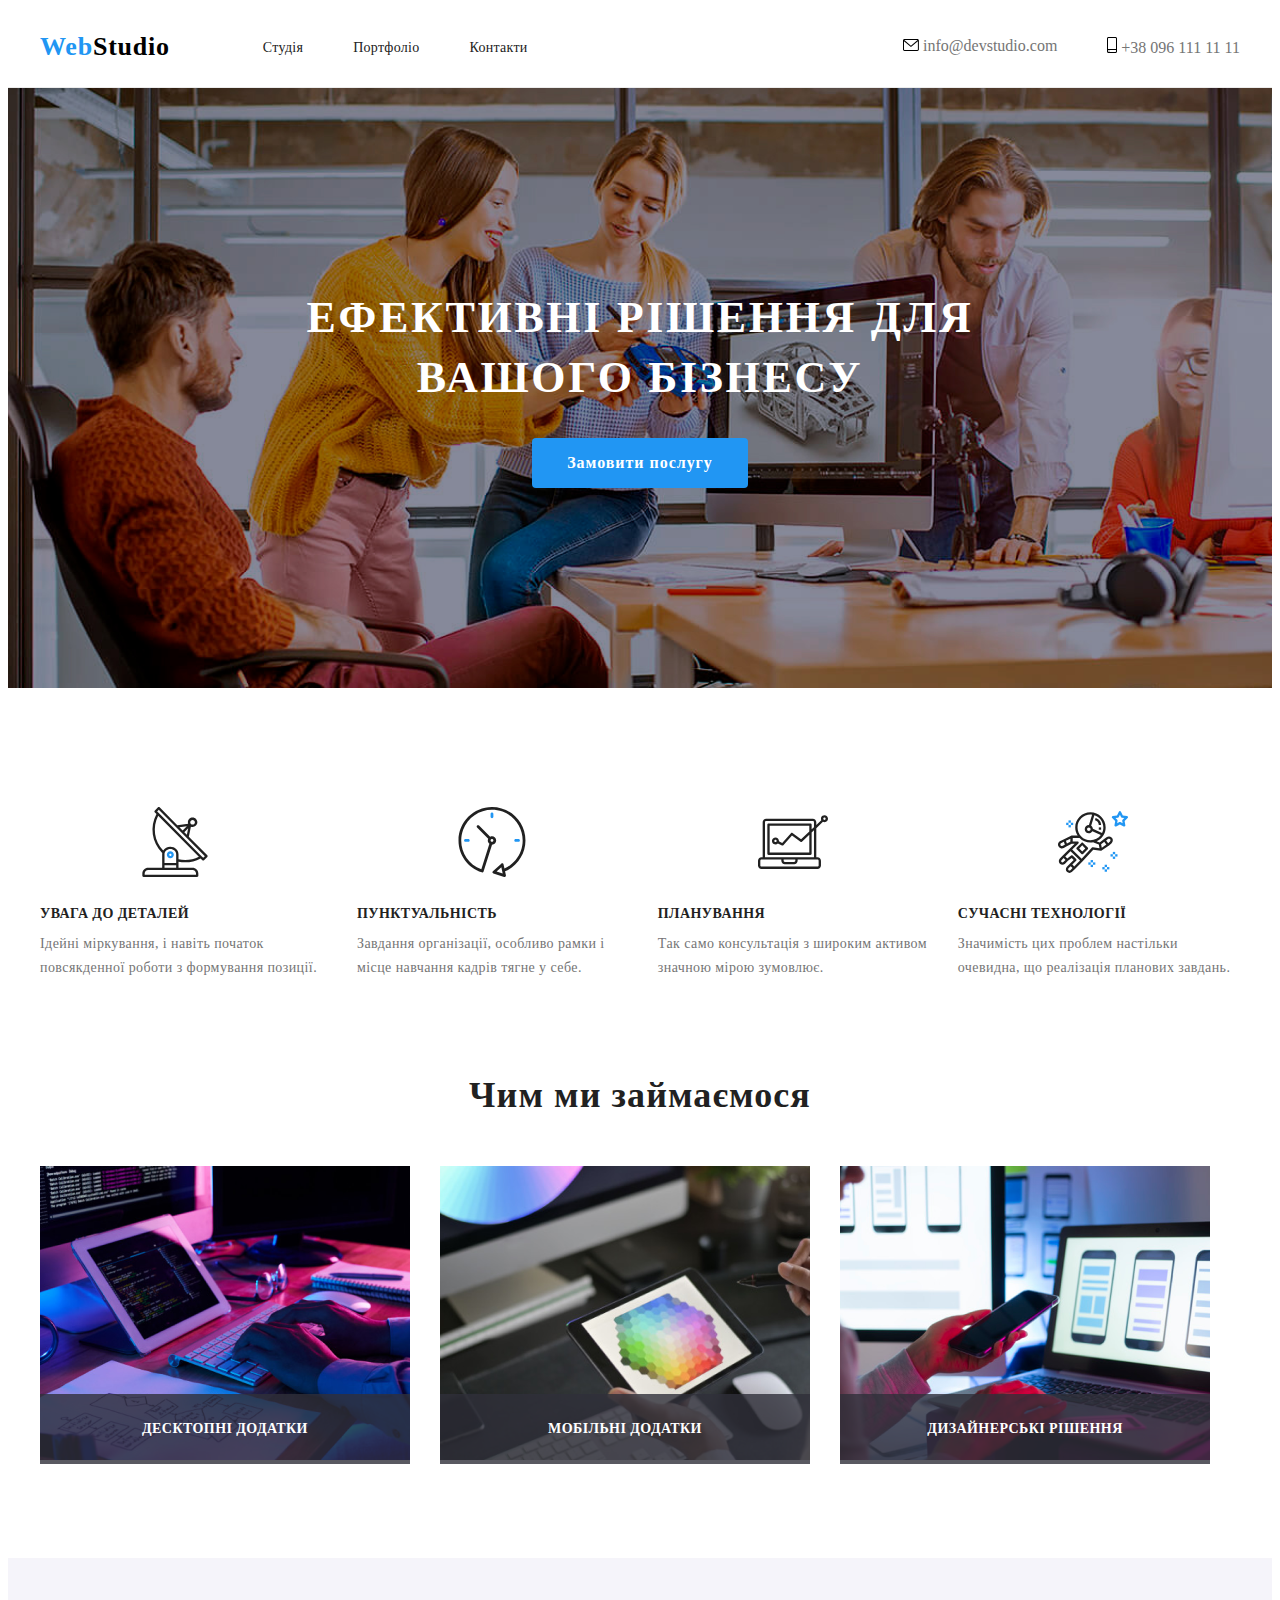
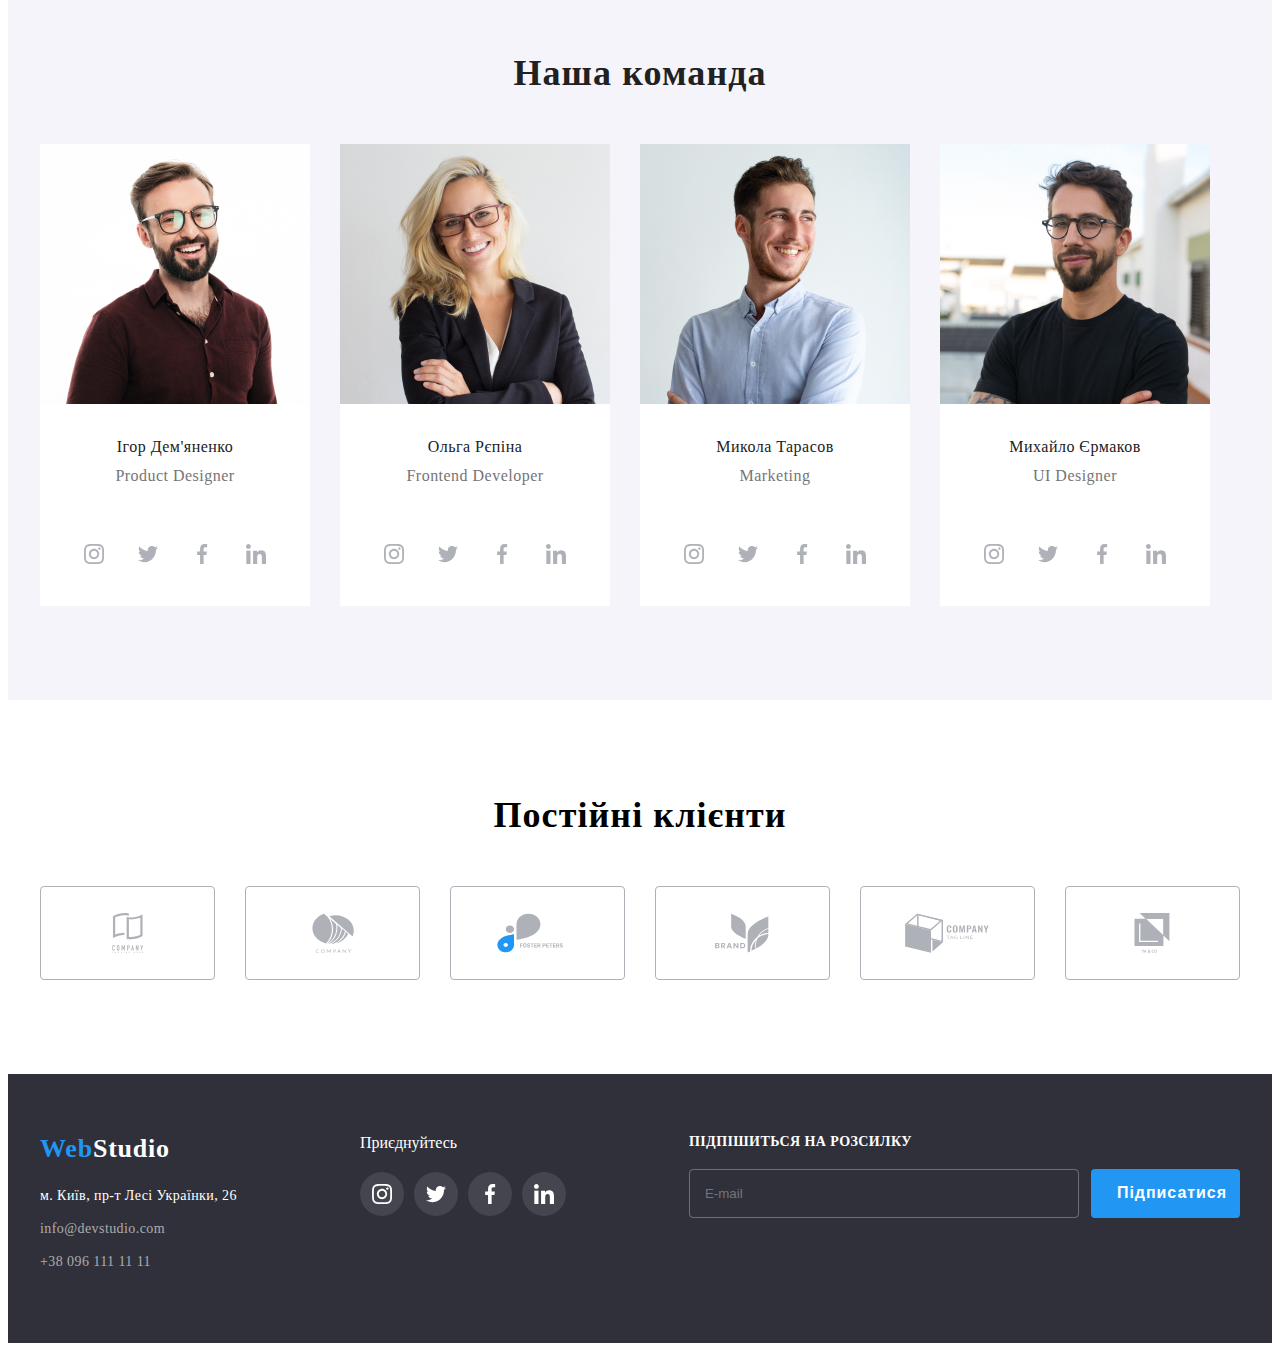
==== commit 368fa0d8: "push" ====
--- a/index.html
+++ b/index.html
@@ -67,27 +67,27 @@
       <section class="features">
         <div class="container">
           <ul class="features-list">
-            <li class="features-list-item">
+            <li class="features-list-item-one">
               <h3 class="features-list-title">УВАГА ДО ДЕТАЛЕЙ</h3>
               <p class="features-list-text">
                 Ідейні міркування, і навіть початок повсякденної роботи з
                 формування позиції.
               </p>
             </li>
-            <li class="features-list-item">
+            <li class="features-list-item-two">
               <h3 class="features-list-title">ПУНКТУАЛЬНІСТЬ</h3>
               <p class="features-list-text">
                 Завдання організації, особливо рамки і місце навчання кадрів
                 тягне у себе.
               </p>
             </li>
-            <li class="features-list-item">
+            <li class="features-list-item-three">
               <h3 class="features-list-title">ПЛАНУВАННЯ</h3>
               <p class="features-list-text">
                 Так само консультація з широким активом значною мірою зумовлює.
               </p>
             </li>
-            <li class="features-list-item">
+            <li class="features-list-item-four">
               <h3 class="features-list-title">СУЧАСНІ ТЕХНОЛОГІЇ</h3>
               <p class="features-list-text">
                 Значимість цих проблем настільки очевидна, що реалізація
@@ -102,13 +102,23 @@
           <h2 class="work-title">Чим ми займаємося</h2>
           <ul class="work-list">
             <li class="work-list-item">
-              <img src="./person/box 1.png" alt="" />
+              <div class="work-list-wrap">
+                <img src="./person/box 1.png" alt="" class="work-list-img" />
+                <p class="work-list-desc">Десктопні додатки</p>
+            </div>
             </li>
             <li class="work-list-item">
-              <img src="./person/box 3.png" alt="" />
+              <img src="./person/box 3.png" alt="" class="work-list-img" />
+              <div class="work-list-wrap">
+              <p class="work-list-desc">Мобільні додатки</p>
+            </div>
             </li>
             <li class="work-list-item">
-              <img src="./person/img.png" alt="" />
+              <div class="work-list-wrap">
+                <img src="./person/img.png" alt="" class="work-list-img" />
+                <p class="work-list-desc">Дизайнерські рішення</p>
+              
+            </div>
             </li>
           </ul>
         </div>
@@ -269,42 +279,53 @@
         </div>
       </section>
       <section class="client">
-        <div class="clients">
-        <h1 class="client-list-title">Постійні клієнти</h1>
-        <div class="client-list">
+        <div class="container">
+        <h2 class="client-list-title">Постійні клієнти</h2>
          <ul class="client-list-item">
-          <li>
-            <a href="" class="client-list-item-wrap"></a>
+          <li class="client-list-item-ico">
+            <a href="" class="client-list-item-wrap">
             <svg width="84" height="40" class="client-list-svg">
               <use href="./symbol-defs.svg#icon-group-1"></use>
             </svg>
-          </li>
-          <li>
-            <a href="" class="client-list-item-wrap"></a>
+          </a>
+          </li>
+          <li class="client-list-item-ico">
+            <a href="" class="client-list-item-wrap">
             <svg width="84" height="40" class="client-list-svg">
               <use href="./symbol-defs.svg#icon-group-2"></use>
             </svg>
-          </li>
-          <li>
-            <a href="" class="client-list-item-wrap"></a>
+          </a>
+          </li>
+          <li class="client-list-item-ico">
+            <a href="" class="client-list-item-wrap">
             <svg width="84" height="40" class="client-list-svg">
               <use  href="./symbol-defs.svg#icon-group-3"></use>
             </svg>
-          </li>
-          <li>
-            <a href="" class="client-list-item-wrap"></a>
+          </a>
+          </li>
+          <li class="client-list-item-ico">
+            <a href="" class="client-list-item-wrap">
             <svg width="84" height="40" class="client-list-svg">
               <use  href="./symbol-defs.svg#icon-group-4"></use>
             </svg>
-          </li>
-          <li>
-            <a href="" class="client-list-item-wrap"></a>
-            <svg width="84" height="40" class="client-list-svg">
-              <use  href="./symbol-defs.svg#icon-group-5"></use>
-            </svg>
+          </a>
+          </li>
+          <li class="client-list-item-ico">
+            <a href="" class="client-list-item-wrap">
+              <svg width="84" height="40" class="client-list-svg">
+                <use  href="./symbol-defs.svg#icon-group-5"></use>
+              </svg>
+            </a>
+           
+          </li>
+          <li class="client-list-item-ico">
+            <a href="" class="client-list-item-wrap">
+              <svg width="84" height="40" class="client-list-svg">
+                <use href="./symbol-defs.svg#icon-group"></use>
+              </svg>
+            </a>
           </li>
          </ul>
-        </div>
       </div>
       </section>
     </main>
@@ -364,6 +385,7 @@
               </a>
             </li>
           </ul>
+        </div>
           <div class="footer-form-div">
             <div class="footer-form-div2">
             <h6 class="footer-form-title">Підпішиться на розсилку</h6>
@@ -372,8 +394,9 @@
               <button class="footer-form-bth" type="submit">Підписатися</button>
             </form>
           </div>
-        </div>
-      </div>
+
+        </div>
+      
      </div>
     </footer>
   </body>
--- a/style.css
+++ b/style.css
@@ -196,6 +196,7 @@
 }
 .hero {
   background-color: #2f303a;
+  background-image: url("./img/Img.png");
 }
 .header-container {
   display: flex;
@@ -240,8 +241,7 @@
   gap: 8px;
   justify-content: center;
 }
-.portfolio {
-}
+
 .header {
   border-bottom: 1px solid#ECECEC;
 }
@@ -253,8 +253,36 @@
 .portfolio-list-item {
   outline: 1px solid #eeeeee;
 }
-.portfolio-list-text-wrap {
-  padding: 20px 24px;
+.portfolio-list-item:hover {
+  box-shadow: 1px 4px 6px 0px rgba(0, 0, 0, 0.16),
+    0px 4px 4px 0px rgba(0, 0, 0, 0.06), 0px 1px 1px 0px rgba(0, 0, 0, 0.12);
+}
+.portfolio-list-wrap {
+  position: relative;
+  overflow: hidden;
+}
+.portfolio-list-move {
+  padding: 24px 20px;
+}
+.portfolio-link:hover .portfolio-overlay-desc {
+  transform: translateY(0);
+}
+.portfolio-overlay-desc {
+  position: absolute;
+  top: 0;
+  padding-left: 24px;
+  padding-right: 24px;
+  padding-top: 63px;
+  left: 0;
+  font-size: 18px;
+  font-weight: 400;
+  line-height: 28px;
+  letter-spacing: 0.03em;
+  color: #ffffff;
+  background-color: rgba(33, 150, 243, 0.9);
+  height: 100%;
+  transform: translateY(100%);
+  transition: 250ms cubic-bezier(0.4, 0, 0.2, 1);
 }
 .filter-list-btn {
   padding: 6px 22px;
@@ -295,15 +323,13 @@
   display: flex;
   align-content: center;
   gap: 10px;
-
-  padding-left: 70px;
-  padding-top: 20px;
+  margin-top: 20px;
 }
 .footer-container {
   display: flex;
+  justify-content: space-between;
 }
 .social-list-text {
-  padding-left: 70px;
   color: #ffffff;
 }
 .social-list-svg-footer {
@@ -371,18 +397,99 @@
   gap: 30px;
 }
 .client-list-title {
+  font-size: 36px;
+  font-weight: 700;
+  line-height: 42px;
+  letter-spacing: 0.03em;
+  text-align: center;
+  margin-bottom: 50px;
+}
+.client-list-item-wrap {
+  height: 92px;
+  color: rgba(175, 177, 184);
+  transition: 250ms cubic-bezier(0.4, 0, 0.2, 1);
+  display: flex;
+  align-items: center;
+  justify-content: center;
+  border: 1px solid #afb1b8;
+  border-radius: 4px;
+}
+.client-list-item-ico {
+  flex-basis: calc((100% - 150px) / 6);
+}
+.client-list-svg {
+  fill: currentColor;
+}
+.client-list-item-wrap:hover {
+  color: #2196f3;
+  border-color: #2196f3;
+}
+.client {
   padding-top: 94px;
-  font-size: 29px;
-  font-weight: 42px;
-  display: flex;
-  justify-content: center;
-}
-.client-list {
-  padding-top: 186px;
   padding-bottom: 94px;
 }
-.client-list-item-wrap {
-  width: 170px;
-  height: 92;
-  border: #afb1b8;
-}
+.work-list-desc {
+  font-size: 14px;
+  font-weight: 700;
+  line-height: 1.1;
+  letter-spacing: 0.03em;
+  text-align: center;
+  text-transform: uppercase;
+  color: #ffffff;
+  position: absolute;
+  bottom: 0;
+  left: 0;
+  width: 100%;
+  height: 70px;
+  background-color: rgba(47, 48, 58, 0.8);
+  display: flex;
+  justify-content: center;
+  align-items: center;
+}
+.work-list-img {
+  width: 370px;
+  height: 294px;
+}
+.work-list-wrap {
+  position: relative;
+}
+.features-list-item-one::before {
+  content: "";
+  background-image: url(./img/antenna.svg);
+  width: 270px;
+  height: 120px;
+  display: inline-block;
+  background-repeat: no-repeat;
+  background-color: #ffffff;
+  background-position: center;
+}
+.features-list-item-two::before {
+  content: "";
+  background-image: url(./img/clock.svg);
+  width: 270px;
+  height: 120px;
+  display: inline-block;
+  background-repeat: no-repeat;
+  background-color: #ffffff;
+  background-position: center;
+}
+.features-list-item-three::before {
+  content: "";
+  background-image: url(./img/Vector.svg);
+  width: 270px;
+  height: 120px;
+  display: inline-block;
+  background-repeat: no-repeat;
+  background-color: #ffffff;
+  background-position: center;
+}
+.features-list-item-four::before {
+  content: "";
+  background-image: url(./img/astronaut.svg);
+  width: 270px;
+  height: 120px;
+  display: inline-block;
+  background-repeat: no-repeat;
+  background-color: #ffffff;
+  background-position: center;
+}
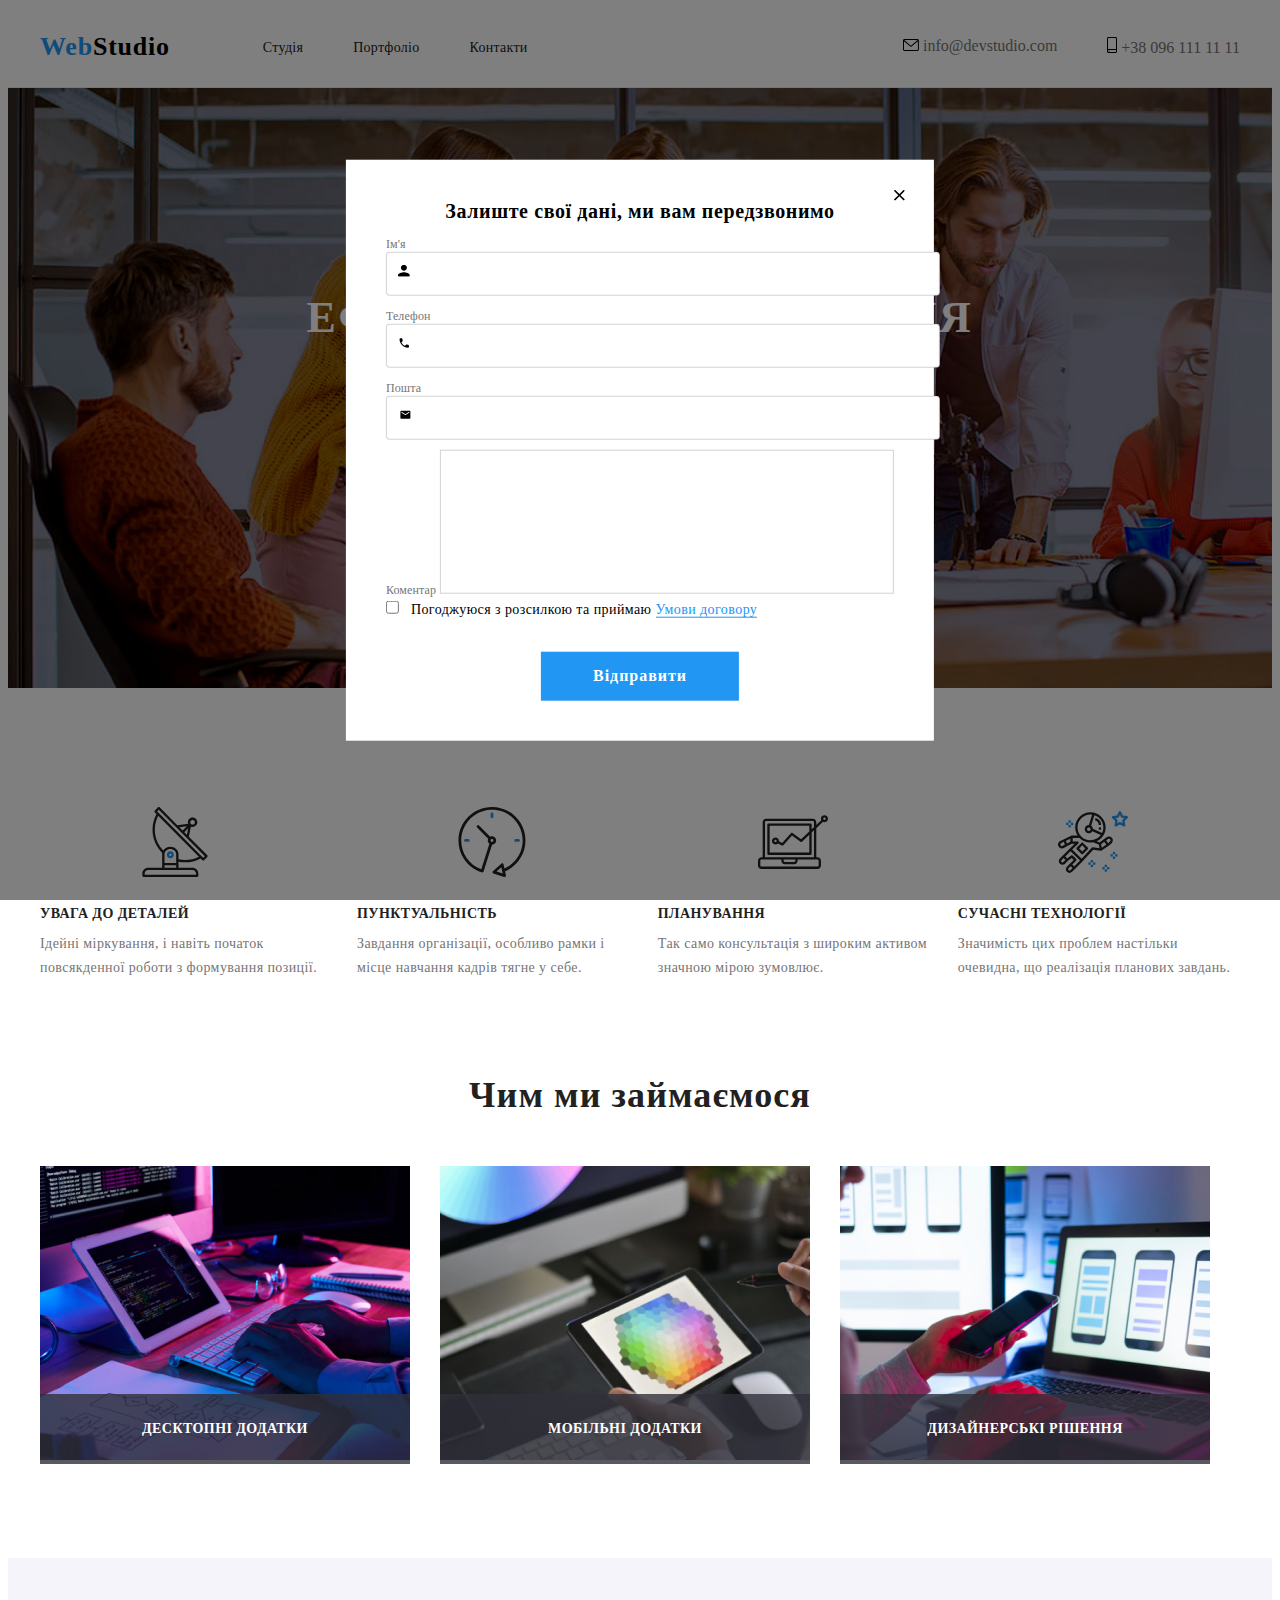
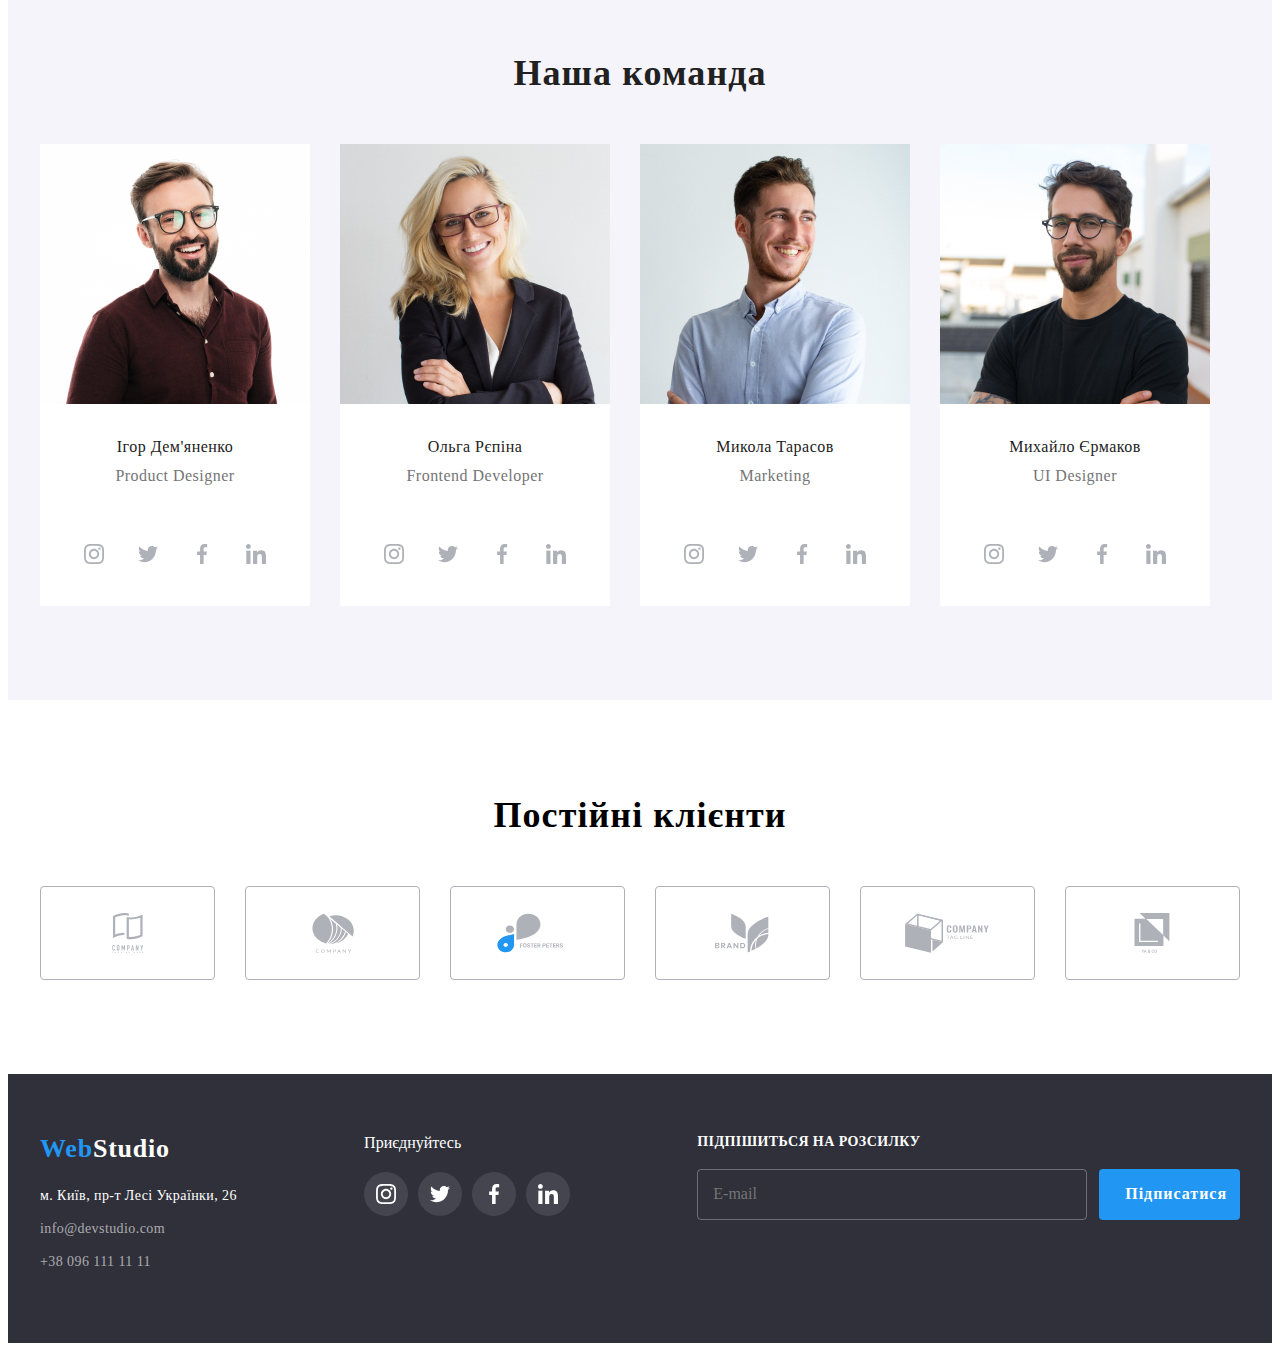
==== commit 8ada6554: "modalka" ====
--- a/index.html
+++ b/index.html
@@ -399,5 +399,70 @@
       
      </div>
     </footer>
+    <div class="backdrop is-hidden" data-modal>
+      <div class="modal">
+          <p class="modal-desc">Залиште свої дані, ми вам передзвонимо</p>
+
+          <button class="modal-btn-close" data-modal-close>
+              <a class="modal-close-link" href="#">
+                  <svg class="modal-svg-close" width="11" height="11">
+                      <use href="./symbol-defs.svg#icon-close-modal"></use>
+                  </svg>
+              </a>
+          </button>
+
+          <form class="modal-form" action="">
+              <label for="" class="modal-label" >
+                  <span class="modal-name-span">Ім'я</span>
+                  <span class="modal-span">
+                      <a class="modal-link" href="#">
+                      <input class="input-name" type="name"  name="user-name" minlength="3" maxlength="10" required>
+                          <svg class="modal-svg" width="12" height="12">
+                              <use href="./symbol-defs.svg#icon-person-modal"></use>
+                          </svg>
+                      </a>
+                  </span>
+
+              </label>
+              <label for="" class="modal-label" >
+                  <span class="modal-name-span">Телефон</span>
+                  <span class="modal-span">
+                      <a class="modal-link" href="#">
+                      <input class="input-tel" type="tel"  name="user-tel" pattern="^380\d{9}$" maxLength="12" required>
+                          <svg class="modal-svg" width="13" height="13">
+                              <use href="./symbol-defs.svg#icon-phone-modal"></use>
+                          </svg>
+                      </a>
+                  </span>
+
+              </label>
+              <label for="" class="modal-label">
+                  <span class="modal-name-span">Пошта</span>
+                  <span class="modal-span">
+                      <a class="modal-link" href="#">
+                      <input class="input-email" type="email"  name="user-email" required>
+                          <svg class="modal-svg" width="15" height="12">
+                              <use href="./symbol-defs.svg#icon-email-modal"></use>
+                          </svg>
+                      </a>
+                  </span>
+
+              </label>
+              <label for="" class="modal-label modal-label-texarea">
+                  <span class="modal-name-span">Коментар</span>
+                  <textarea class="modal-texarea" name="user-message"></textarea>
+                  <div class="modal-coment-wrap">
+                      <input class="input-coment" type="checkbox" name="user-privacy" required>
+                      <span class="modal-span modal-span-privacy">Погоджуюся з розсилкою та приймаю <a class="modal-privacy-link" href="">Умови договору</a></span>
+                  </div>
+
+                  <button class="modal-btn-send" type="submit">Відправити</button>
+              </label>
+          </form>
+
+      </div>
+  </div>
+
+  <script src="./script.js"></script>
   </body>
 </html>
--- a/style.css
+++ b/style.css
@@ -264,7 +264,7 @@
 .portfolio-list-move {
   padding: 24px 20px;
 }
-.portfolio-link:hover .portfolio-overlay-desc {
+.portfolio-list-link:hover .portfolio-overlay-desc {
   transform: translateY(0);
 }
 .portfolio-overlay-desc {
@@ -493,3 +493,166 @@
   background-color: #ffffff;
   background-position: center;
 }
+.backdrop {
+  position: fixed;
+  top: 0;
+  left: 0;
+  width: 100%;
+  height: 100%;
+  background-color: rgba(0, 0, 0, 0.5);
+  opacity: 1;
+}
+.modal {
+  position: absolute;
+  top: 50%;
+  left: 50%;
+  max-width: 528px;
+  max-height: 581px;
+  background-color: #ffffff;
+  transform: translate(-50%, -50%);
+  padding: 40px;
+  display: flex;
+  flex-direction: column;
+}
+.modal-desc {
+  font-size: 20px;
+  font-weight: 700;
+  line-height: 1.1;
+  letter-spacing: 0.03em;
+  text-align: center;
+  padding-bottom: 12px;
+}
+.modal-btn-close {
+  position: absolute;
+  padding: 6px;
+  top: 14px;
+  right: 14px;
+  background-color: inherit;
+}
+.modal-close-link {
+  position: sticky;
+  width: 30px;
+  height: 30px;
+  display: flex;
+  justify-content: center;
+  align-items: center;
+  border-radius: 50%;
+  transition: 250ms cubic-bezier(0.4, 0, 0.2, 1);
+}
+.modal-form {
+  display: flex;
+  flex-direction: column;
+  gap: 10px;
+}
+.modal-name-span {
+  font-size: 12px;
+  font-weight: 400;
+  line-height: 1.1;
+  letter-spacing: 0.01em;
+  color: #757575;
+  padding-bottom: 4px;
+}
+.modal-span {
+  position: relative;
+}
+a {
+  text-decoration: none;
+  color: inherit;
+}
+.input-name,
+.input-email,
+.input-tel {
+  width: 100%;
+  height: 40px;
+  padding-left: 42px;
+  border-radius: 4px;
+  border: 1px solid rgba(33, 33, 33, 0.2);
+}
+.modal-svg {
+  fill: currentColor;
+  position: absolute;
+  top: 0px;
+  left: 12px;
+}
+.modal-texarea {
+  resize: none;
+  min-width: 448px;
+  min-height: 138px;
+  border: 1px solid rgba(33, 33, 33, 0.2);
+}
+.modal-coment-wrap {
+  padding-bottom: 30px;
+}
+button,
+input,
+optgroup,
+select,
+textarea {
+  font-family: inherit;
+  font-size: 100%;
+  line-height: 1.15;
+  margin: 0;
+}
+.input-tel,
+.input-email,
+.input-name,
+.input-coment,
+.modal-texarea:focus-within {
+  outline-color: #2196f3;
+}
+.modal-span-privacy {
+  font-size: 14px;
+  font-weight: 400;
+  line-height: 1.7;
+  letter-spacing: 0.03em;
+  padding-left: 8px;
+}
+.modal-privacy-link {
+  color: #2196f3;
+  border-bottom: 1px solid #2196f3;
+}
+.modal-btn-send {
+  font-size: 16px;
+  font-weight: 700;
+  line-height: 1.8;
+  letter-spacing: 0.06em;
+  color: #ffffff;
+  background-color: #2196f3;
+  padding: 10px 52px;
+  display: block;
+  margin: 0 auto;
+}
+.modal-svg-close {
+  fill: currentColor;
+}
+.modal-svg {
+  fill: currentColor;
+  position: absolute;
+  top: 0px;
+  left: 12px;
+}
+.input-name,
+.input-email,
+.input-tel {
+  width: 100%;
+  height: 40px;
+  padding-left: 42px;
+  border-radius: 4px;
+  border: 1px solid rgba(33, 33, 33, 0.2);
+}
+.modal-texarea {
+  resize: none;
+  min-width: 448px;
+  min-height: 138px;
+  border: 1px solid rgba(33, 33, 33, 0.2);
+}
+button,
+input,
+optgroup,
+select,
+textarea {
+  font-family: inherit;
+  font-size: 100%;
+  line-height: 1.15;
+  margin: 0;
+}
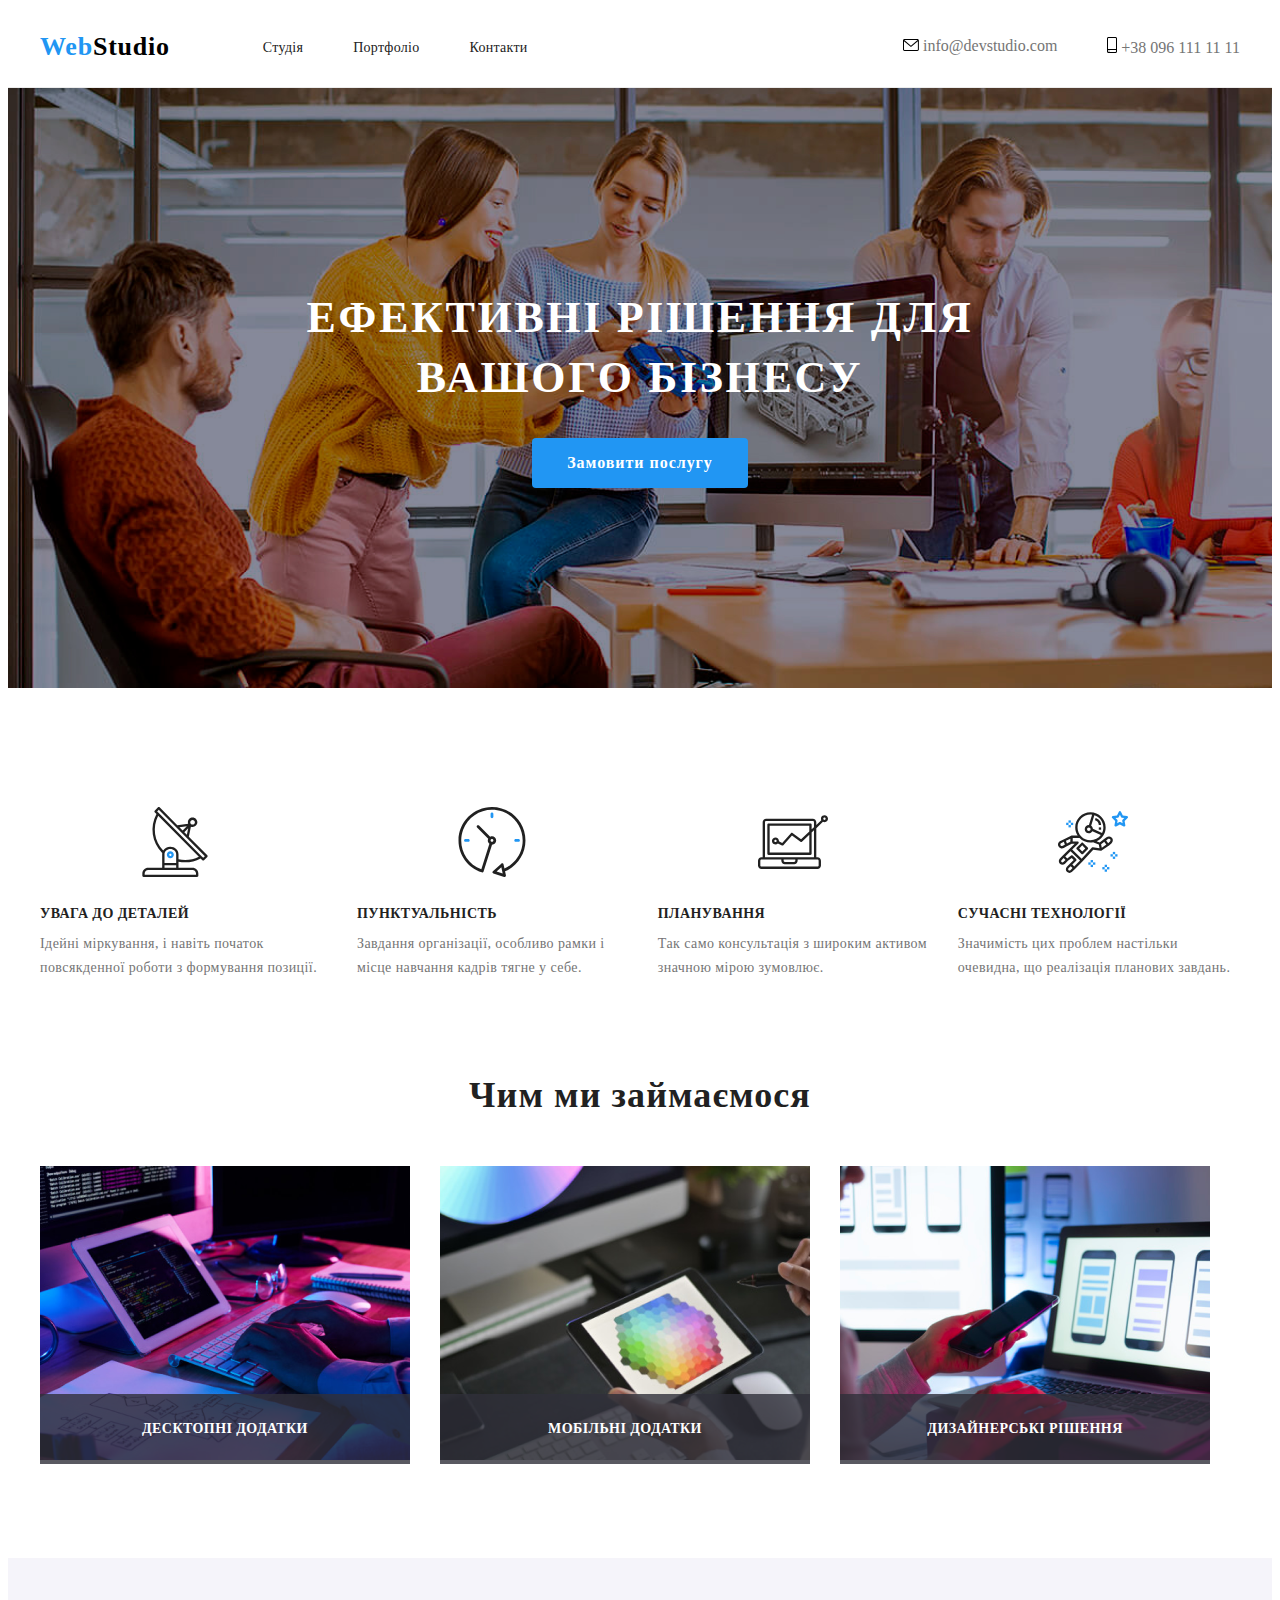
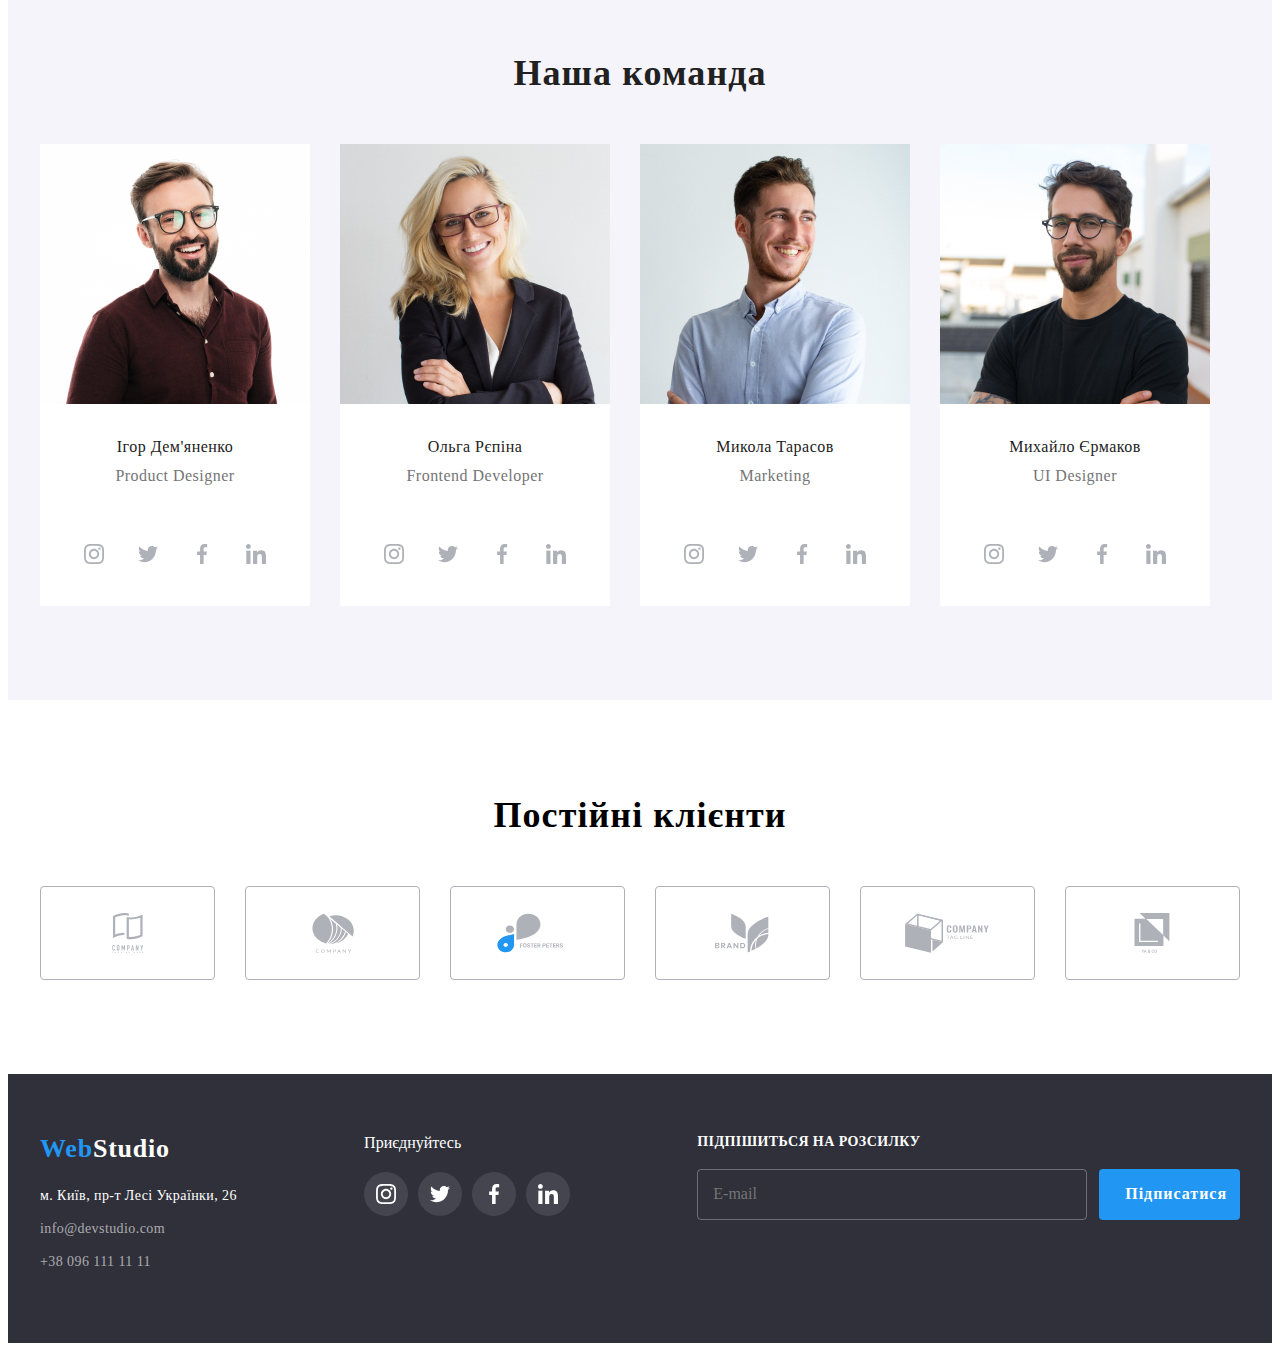
==== commit 44a023c9: "p" ====
--- a/index.html
+++ b/index.html
@@ -61,7 +61,7 @@
       <section class="hero">
         <div class="container">
           <h1 class="hero-title">Ефективні рішення для вашого бізнесу</h1>
-          <button class="hero-btn">Замовити послугу</button>
+          <button class="hero-btn" data-modal-open>Замовити послугу</button>
         </div>
       </section>
       <section class="features">
--- a/style.css
+++ b/style.css
@@ -524,7 +524,6 @@
 }
 .modal-btn-close {
   position: absolute;
-  padding: 6px;
   top: 14px;
   right: 14px;
   background-color: inherit;
@@ -628,8 +627,8 @@
 .modal-svg {
   fill: currentColor;
   position: absolute;
-  top: 0px;
-  left: 12px;
+  top: 4px;
+  left: 13px;
 }
 .input-name,
 .input-email,
@@ -656,3 +655,7 @@
   line-height: 1.15;
   margin: 0;
 }
+.is-hidden {
+  opacity: 0;
+  pointer-events: none;
+}
